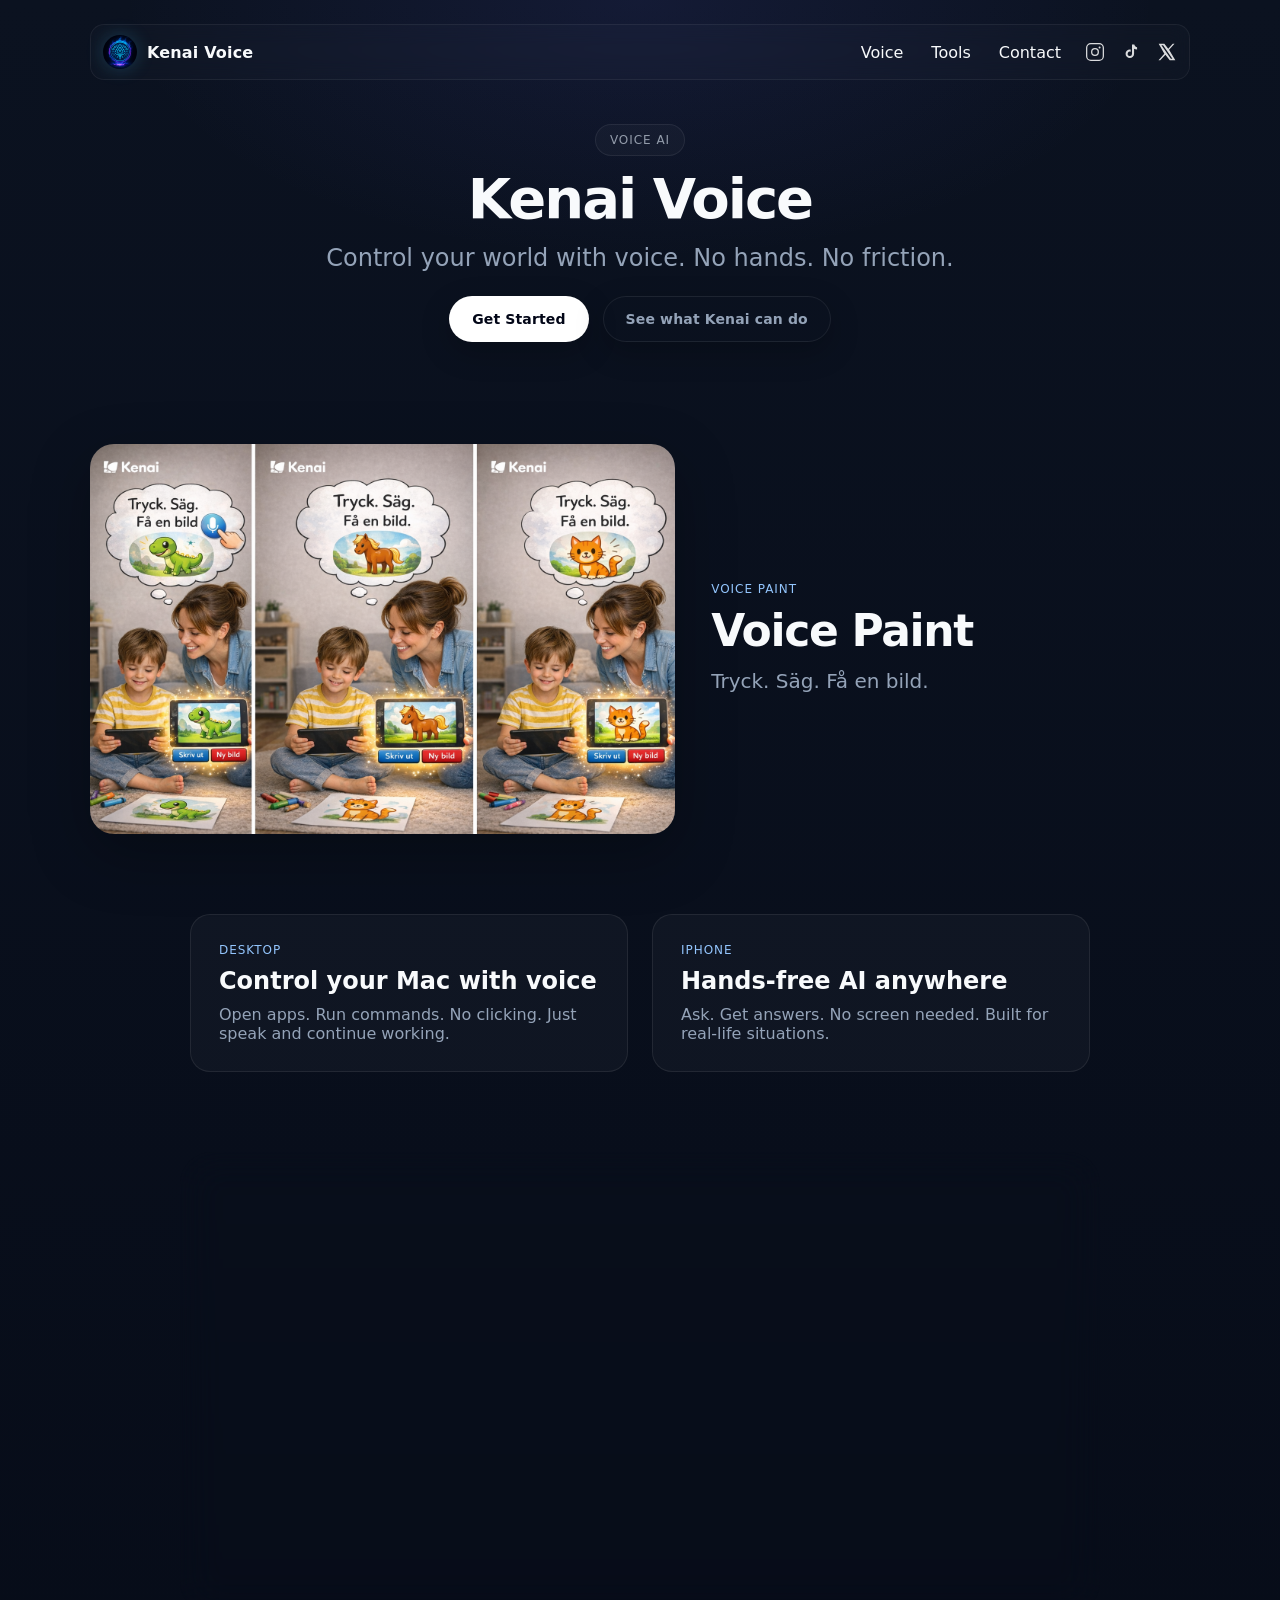
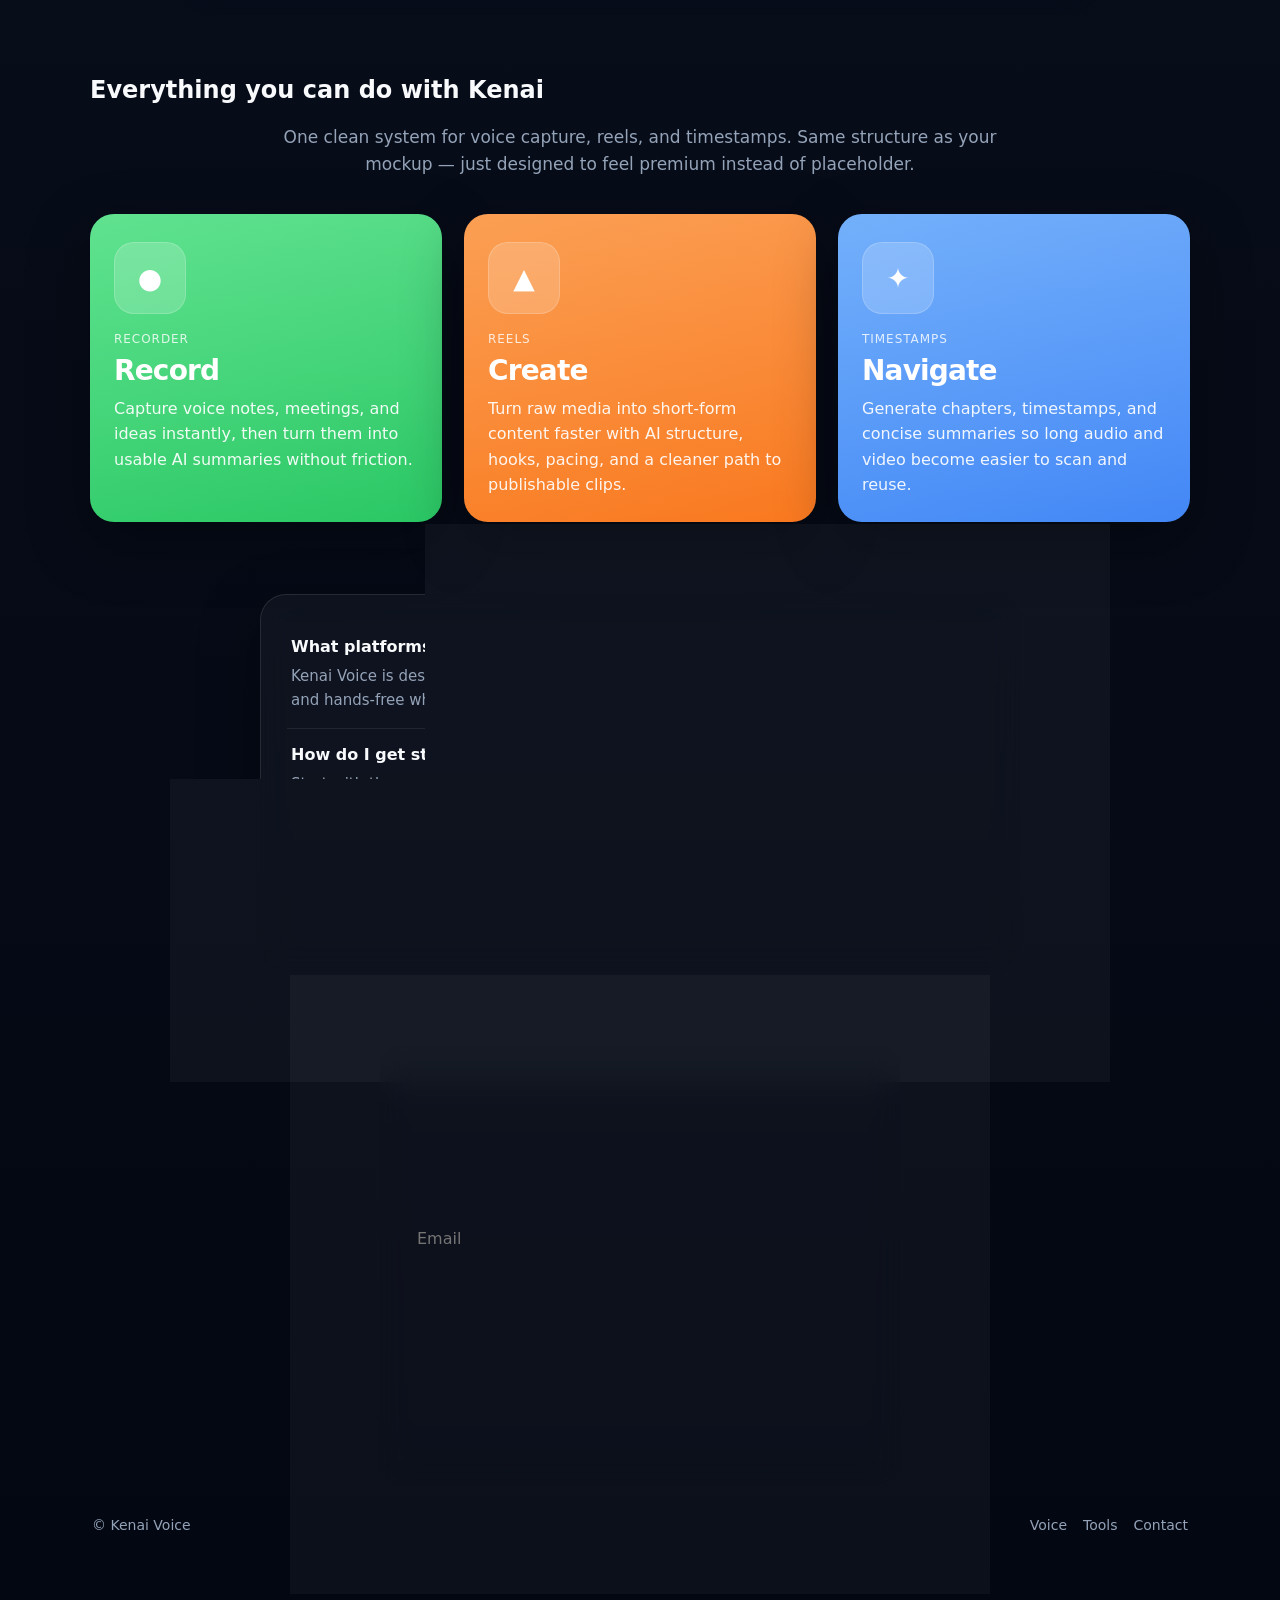
==== public/index.html @ 7e046b3e "remove voicepaint loop back to static" ====
<!DOCTYPE html>
<html lang="sv">
<head>
  <meta charset="UTF-8" />
  <meta name="viewport" content="width=device-width, initial-scale=1.0" />
  <title>Kenai Voice</title>
  <meta name="description" content="Kenai Voice hjälper dig styra din vardag med röst. Hands-free, snabbt och byggt för creators." />
  <style>
    :root{
      --bg:#030712;
      --bg2:#0b1220;
      --panel:rgba(255,255,255,.06);
      --panel-border:rgba(255,255,255,.10);
      --text:#f8fafc;
      --muted:#94a3b8;
      --line:rgba(255,255,255,.08);
      --green-1:#22c55e;
      --green-2:#4ade80;
      --orange-1:#f97316;
      --orange-2:#fb923c;
      --blue-1:#3b82f6;
      --blue-2:#60a5fa;
      --shadow:0 20px 60px rgba(0,0,0,.35);
      --radius:26px;
      --max:1100px;
    }

    *{box-sizing:border-box}
    html,body{margin:0;padding:0}
    body{
      font-family: Inter, ui-sans-serif, system-ui, -apple-system, BlinkMacSystemFont, "Segoe UI", sans-serif;
      color:var(--text);
      background:
        radial-gradient(1000px 500px at 50% -10%, rgba(59,130,246,.18), transparent 60%),
        radial-gradient(800px 400px at 50% 0%, rgba(99,102,241,.10), transparent 65%),
        linear-gradient(180deg, var(--bg2), var(--bg));
      min-height:100vh;
    }

    a{text-decoration:none;color:inherit}
    .page{
      width:min(var(--max), calc(100% - 32px));
      margin:0 auto;
      padding:24px 0 90px;
    }

    .nav{
      display:flex;
      align-items:center;
      justify-content:space-between;
      padding:10px 12px;
      border:1px solid rgba(255,255,255,.06);
      background:rgba(255,255,255,.02);
      backdrop-filter: blur(10px);
      border-radius:14px;
      box-shadow:none;
      margin-bottom:24px;
    }

    .brand{
      display:flex;
      align-items:center;
      gap:10px;
      font-weight:700;
      letter-spacing:.01em;
      cursor:pointer;
      user-select:none;
    }

    .brand img{
      width:34px;
      height:34px;
      border-radius:999px;
      object-fit:cover;
      box-shadow:0 0 18px rgba(56,189,248,.22);
      background:#0f172a;
      display:block;
    }

    .nav-links{
      display:flex;
      gap:22px;
      color:var(--muted);
      font-size:14px;
    }

    .hero{
      display:flex;
      flex-direction:column;
      align-items:center;
      text-align:center;
      gap:14px;
      padding:20px 0 12px;
    }

    .hero-kicker{
      display:inline-flex;
      align-items:center;
      gap:8px;
      padding:8px 14px;
      border-radius:999px;
      border:1px solid rgba(255,255,255,.10);
      background:rgba(255,255,255,.04);
      color:#cbd5e1;
      font-size:12px;
      letter-spacing:.08em;
      text-transform:uppercase;
    }

    h1{
      margin:0;
      font-size:clamp(34px, 5vw, 56px);
      line-height:1.02;
      letter-spacing:-.035em;
    }

    .hero p{
      margin:0;
      max-width:760px;
      font-size:clamp(18px, 2.2vw, 24px);
      line-height:1.45;
      color:var(--muted);
    }

    .hero-actions{
      display:flex;
      gap:14px;
      flex-wrap:wrap;
      justify-content:center;
      margin-top:6px;
    }

    .btn{
      padding:14px 22px;
      border-radius:999px;
      font-weight:700;
      font-size:14px;
      letter-spacing:.01em;
      transition:transform .16s ease, box-shadow .16s ease, opacity .16s ease;
      border:1px solid transparent;
      box-shadow:0 10px 30px rgba(0,0,0,.22);
    }

    .btn:hover{transform:translateY(-2px)}
    .btn-primary{
      background:#ffffff;
      color:#020617;
      border:1px solid rgba(255,255,255,.15);
    }
    .btn-secondary{
      background:transparent;
      color:#94a3b8;
      border-color:rgba(255,255,255,.08);
    }

    .demo{
      margin:34px auto 62px;
      width:min(920px, 100%);
      min-height:430px;
      border-radius:32px;
      border:1px solid var(--panel-border);
      background:
        radial-gradient(700px 260px at 50% -10%, rgba(96,165,250,.10), transparent 60%),
        linear-gradient(180deg, rgba(255,255,255,.05), rgba(255,255,255,.02));
      backdrop-filter:blur(20px);
      box-shadow:var(--shadow);
      overflow:hidden;
      position:relative;
      padding:22px;
    }

    .demo::before{
      content:"";
      position:absolute;
      inset:20px;
      border-radius:24px;
      border:1px solid rgba(255,255,255,.08);
      pointer-events:none;
    }

    .demo-grid{
      position:relative;
      z-index:1;
      display:grid;
      grid-template-columns:1.2fr .8fr;
      gap:18px;
      min-height:386px;
    }

    .hero-shot,
    .hero-side{
      position:relative;
      overflow:hidden;
      border-radius:24px;
      border:1px solid rgba(255,255,255,.08);
      background:rgba(255,255,255,.03);
      box-shadow: inset 0 1px 0 rgba(255,255,255,.04);
    }

    .hero-shot img,
    .hero-side img{
      width:100%;
      height:100%;
      object-fit:cover;
      display:block;
    }

    .hero-shot::after{
      content:"";
      position:absolute;
      inset:0;
      background:
        linear-gradient(180deg, rgba(2,6,23,.10), rgba(2,6,23,.55) 78%, rgba(2,6,23,.82)),
        radial-gradient(circle at 68% 20%, rgba(125,211,252,.18), transparent 22%);
      pointer-events:none;
    }

    .hero-side{
      display:grid;
      grid-template-rows:1fr auto;
      background:
        radial-gradient(circle at 50% 18%, rgba(96,165,250,.16), transparent 30%),
        linear-gradient(180deg, rgba(15,23,42,.82), rgba(2,6,23,.98));
    }

    .hero-side-top{
      position:relative;
      display:flex;
      align-items:center;
      justify-content:center;
      min-height:220px;
      border-bottom:1px solid rgba(255,255,255,.08);
      overflow:hidden;
    }

    .hero-side-top::after{
      content:"";
      position:absolute;
      inset:0;
      background:linear-gradient(180deg, rgba(2,6,23,.04), rgba(2,6,23,.38));
      pointer-events:none;
    }

    .hero-logo-wrap{
      position:relative;
      width:180px;
      height:180px;
      border-radius:999px;
      display:flex;
      align-items:center;
      justify-content:center;
      background:radial-gradient(circle at 50% 35%, rgba(96,165,250,.18), rgba(2,6,23,.05) 62%, transparent 72%);
      box-shadow:0 0 60px rgba(59,130,246,.16);
    }

    .hero-logo-wrap img{
      width:120px;
      height:120px;
      border-radius:999px;
      object-fit:cover;
      box-shadow:
        0 0 18px rgba(56,189,248,.28),
        0 0 42px rgba(59,130,246,.18);
      background:#0f172a;
    }

    .hero-side-bottom{
      padding:22px;
      display:flex;
      flex-direction:column;
      justify-content:flex-end;
      gap:8px;
    }

    .hero-kicker-small{
      font-size:12px;
      letter-spacing:.08em;
      text-transform:uppercase;
      color:#93c5fd;
      margin:0;
    }

    .hero-side-title{
      margin:0;
      font-size:24px;
      line-height:1.1;
      letter-spacing:-.03em;
      color:#f8fafc;
      font-weight:700;
    }

    .hero-side-text{
      margin:0;
      font-size:14px;
      line-height:1.6;
      color:#94a3b8;
    }

    .hero-shot-copy{
      position:absolute;
      left:24px;
      bottom:22px;
      z-index:2;
      max-width:72%;
    }

    .hero-shot-copy h3{
      margin:0 0 6px;
      font-size:30px;
      line-height:1.05;
      letter-spacing:-.03em;
      color:#f8fafc;
    }

    .hero-shot-copy p{
      margin:0;
      font-size:14px;
      line-height:1.6;
      color:#cbd5e1;
    }

    @media (max-width: 920px){
      .demo-grid{
        grid-template-columns:1fr;
      }
      .hero-side-top{
        min-height:180px;
      }
      .hero-logo-wrap{
        width:150px;
        height:150px;
      }
      .hero-shot-copy{
        max-width:86%;
      }
      .hero-shot-copy h3{
        font-size:24px;
      }
    }

      .still-main,
      .still-side{
        min-height:280px;
      }
      .still-caption{
        flex-direction:column;
        align-items:flex-start;
      }
      .still-orb{
        width:140px;
        height:140px;
      }
    }

    .section-title{
      margin:0 0 24px;
      font-size:clamp(30px, 4vw, 44px);
      line-height:1.08;
      letter-spacing:-.03em;
      text-align:center;
    }

    .section-sub{
      margin:0 auto 36px;
      text-align:center;
      color:var(--muted);
      max-width:720px;
      font-size:17px;
      line-height:1.6;
    }

    .cards{
      display:grid;
      grid-template-columns:repeat(3, 1fr);
      gap:22px;
      margin-bottom:72px;
    }

    .card{
      position:relative;
      padding:28px 24px 24px;
      border-radius:24px;
      color:#fff;
      box-shadow:var(--shadow);
      overflow:hidden;
      min-height:300px;
      display:flex;
      flex-direction:column;
      justify-content:flex-start;
    }

    .card::before{
      content:"";
      position:absolute;
      inset:0;
      background:linear-gradient(180deg, rgba(255,255,255,.12), rgba(255,255,255,.04));
      pointer-events:none;
    }

    .card > *{position:relative;z-index:1}

    .card-icon{
      width:72px;
      height:72px;
      border-radius:20px;
      display:grid;
      place-items:center;
      background:rgba(255,255,255,.18);
      border:1px solid rgba(255,255,255,.18);
      margin-bottom:18px;
      font-size:28px;
      font-weight:800;
    }

    .card-kicker{
      font-size:12px;
      text-transform:uppercase;
      letter-spacing:.08em;
      opacity:.82;
      margin-bottom:10px;
    }

    .card h3{
      margin:0 0 10px;
      font-size:28px;
      line-height:1.05;
      letter-spacing:-.03em;
    }

    .card p{
      margin:0;
      font-size:16px;
      line-height:1.6;
      color:rgba(255,255,255,.92);
    }

    .card-green{background:linear-gradient(160deg, var(--green-2), var(--green-1))}
    .card-orange{background:linear-gradient(160deg, var(--orange-2), var(--orange-1))}
    .card-blue{background:linear-gradient(160deg, var(--blue-2), var(--blue-1))}

    .faq-wrap{
      margin:0 auto 74px;
      width:min(760px, 100%);
      padding:26px;
      border-radius:26px;
      background:rgba(255,255,255,.04);
      border:1px solid var(--panel-border);
      backdrop-filter:blur(16px);
      box-shadow:var(--shadow);
    }

    .faq-item{
      padding:16px 4px;
      border-bottom:1px solid var(--line);
    }

    .faq-item:last-child{border-bottom:none}
    .faq-q{
      font-weight:700;
      margin-bottom:8px;
      font-size:16px;
    }

    .faq-a{
      color:var(--muted);
      line-height:1.6;
      font-size:15px;
    }

    .contact{
      width:min(520px, 100%);
      margin:0 auto;
      padding:20px;
      border-radius:22px;
      background:rgba(255,255,255,.04);
      border:1px solid var(--panel-border);
      backdrop-filter:blur(16px);
      box-shadow:var(--shadow);
    }

    .contact h2{
      margin:0 0 6px;
      font-size:18px;
      text-align:center;
      letter-spacing:-.02em;
      opacity:.88;
    }

    .contact p{
      margin:0 0 16px;
      text-align:center;
      color:var(--muted);
      line-height:1.5;
      font-size:14px;
      opacity:.82;
    }

    .field{
      margin-bottom:14px;
    }

    .field input,
    .field textarea{
      width:100%;
      border:none;
      outline:none;
      padding:15px 16px;
      border-radius:14px;
      background:#fff;
      color:#111827;
      font:inherit;
    }

    .field textarea{
      min-height:120px;
      resize:vertical;
    }

    .submit{
      width:100%;
      border:none;
      padding:15px 18px;
      border-radius:999px;
      background:linear-gradient(135deg, #f8fafc, #e2e8f0);
      color:#020617;
      font-weight:800;
      font-size:15px;
      cursor:pointer;
    }

    .footer{
      display:flex;
      justify-content:space-between;
      gap:18px;
      align-items:center;
      margin-top:34px;
      color:var(--muted);
      font-size:14px;
      padding:0 2px;
    }

    .footer-links{
      display:flex;
      gap:16px;
      flex-wrap:wrap;
    }

    @media (max-width: 920px){
      .cards{grid-template-columns:1fr; gap:18px}
      .demo{min-height:300px}
      .footer{flex-direction:column; align-items:flex-start}
    }

    @media (max-width: 640px){
      .page{width:min(100% - 20px, var(--max)); padding-top:14px}
      .nav{padding:14px}
      .nav-links{gap:14px; font-size:13px}
      .hero{padding-top:18px}
      .demo{margin-top:26px; margin-bottom:46px; min-height:240px; border-radius:24px}
      .section-title{font-size:34px}
      .contact{padding:24px 18px}
    }
  </style>
</head>
<body>
  <div class="page">
    
<nav class="nav">
  <div class="brand" onclick="window.location.reload()" title="Refresh">
    <img src="kenai-coin-main.jpg" alt="Kenai logo" />
    <span>Kenai Voice</span>


  </div>

  <div style="display:flex;align-items:center;gap:28px;margin-left:auto;">
    <a href="#voice">Voice</a>
    <a href="#tools">Tools</a>
    <a href="#contact">Contact</a>
  </div>

  <div style="display:flex;align-items:center;gap:16px;margin-left:24px;">
    <a href="https://instagram.com/kennone" target="_blank" aria-label="Instagram" style="opacity:.85;display:flex;align-items:center;">
      <svg width="20" height="20" viewBox="0 0 24 24" fill="none">
        <rect x="2" y="2" width="20" height="20" rx="5" stroke="white" stroke-width="1.5"/>
        <circle cx="12" cy="12" r="4" stroke="white" stroke-width="1.5"/>
        <circle cx="17.5" cy="6.5" r="1.2" fill="white"/>
      </svg>
    </a>

    <a href="https://www.tiktok.com/@kennone1" target="_blank" aria-label="TikTok" style="opacity:.85;display:flex;align-items:center;">
      <svg width="20" height="20" viewBox="0 0 24 24" fill="white">
        <path d="M16 3c.3 1.6 1.7 3 3.3 3.3V9c-1.3 0-2.6-.4-3.6-1v6.1a5.1 5.1 0 1 1-5.1-5.1c.3 0 .7 0 1 .1v2.6a2.6 2.6 0 1 0 1.6 2.4V3h2.8z"/>
      </svg>
    </a>

    <a href="https://x.com/morillo32478" target="_blank" aria-label="X" style="opacity:.85;display:flex;align-items:center;">
      <svg width="20" height="20" viewBox="0 0 24 24" fill="white">
        <path d="M18.9 2H21l-6.5 7.4L22 22h-6.7l-5.2-6.8L3.9 22H1.8l7-8L2 2h6.8l4.7 6.2L18.9 2zm-2.3 18h1.9L7.3 4H5.3l11.3 16z"/>
      </svg>
    </a>
  </div>
</nav>


    <section class="hero" id="voice">
      <div class="hero-kicker" style="opacity:.7">voice AI</div>
      <h1>Kenai Voice</h1>
      <p>Control your world with voice. No hands. No friction.<br><span style='color:#93c5fd;'><span id="typing-demo"></span></span></p>
      <div class="hero-actions">
        <a class="btn btn-primary" href="#contact"><span id="cta-text">Get Started</span></a>
        <a class="btn btn-secondary" href="#tools">See what Kenai can do</a>
      </div>
    </section>
<section style="margin:90px auto 40px;max-width:1100px;display:grid;grid-template-columns:1.1fr .9fr;gap:36px;align-items:center;">
  <div>
    <img src="voicepaint-demo.png" alt="Voice Paint demo" style="width:100%;display:block;border-radius:24px;box-shadow:0 20px 60px rgba(0,0,0,.28);" />
  </div>
  <div>
    <div style="font-size:12px;color:#93c5fd;letter-spacing:.08em;margin-bottom:12px;">VOICE PAINT</div>
    <h2 style="font-size:44px;line-height:1.05;letter-spacing:-.03em;margin:0 0 12px;">Voice Paint</h2>
    <p style="font-size:20px;color:#94a3b8;line-height:1.5;margin:0;">Tryck. Säg. Få en bild.</p>
  </div>
</section>

<section style="margin:80px 0;">
  <div style="display:grid;grid-template-columns:1fr 1fr;gap:24px;max-width:900px;margin:0 auto;">

    <div style="padding:28px;border-radius:20px;background:rgba(255,255,255,.03);border:1px solid rgba(255,255,255,.08);">
      <div style="font-size:12px;letter-spacing:.08em;color:#93c5fd;margin-bottom:10px;">DESKTOP</div>
      <h3 style="font-size:24px;margin:0 0 10px;">Control your Mac with voice</h3>
      <p style="color:#94a3b8;margin:0;">Open apps. Run commands. No clicking. Just speak and continue working.</p>
    </div>

    <div style="padding:28px;border-radius:20px;background:rgba(255,255,255,.03);border:1px solid rgba(255,255,255,.08);">
      <div style="font-size:12px;letter-spacing:.08em;color:#93c5fd;margin-bottom:10px;">IPHONE</div>
      <h3 style="font-size:24px;margin:0 0 10px;">Hands-free AI anywhere</h3>
      <p style="color:#94a3b8;margin:0;">Ask. Get answers. No screen needed. Built for real-life situations.</p>
    </div>

  </div>
</section>


    
    <section class="demo" aria-label="Kenai Voice preview">
      <div class="demo-grid">
        <div class="hero-shot">
          <img src="kenai-lake-mars.jpeg" alt="Kenai cinematic background" />
          <div class="hero-shot-copy">
            <h3>Voice, made practical.</h3>
            <p>Control your Mac. Get answers on iPhone. One voice layer across both.</p>
          </div>
        </div>

        <div class="hero-side">
          <div class="hero-side-top">
            <div class="hero-logo-wrap">
              <img src="kenai-coin-main.jpg" alt="Kenai logo" />
            </div>
          </div>
          <div class="hero-side-bottom">
            <p class="hero-kicker-small">Kenai Voice</p>
            <h3 class="hero-side-title">One product. Two real use cases.</h3>
            <p class="hero-side-text">Desktop for commands and control. iPhone for hands-free questions and fast replies.</p>
          </div>
        </div>
      </div>
    </section>
    

    <section id="tools">
      <h2 class="section-title">Everything you can do with Kenai</h2>
      <p class="section-sub">One clean system for voice capture, reels, and timestamps. Same structure as your mockup — just designed to feel premium instead of placeholder.</p>

      <div class="cards">
        <article class="card card-green">
          <div class="card-icon">●</div>
          <div class="card-kicker">Recorder</div>
          <h3>Record</h3>
          <p>Capture voice notes, meetings, and ideas instantly, then turn them into usable AI summaries without friction.</p>
        </article>

        <article class="card card-orange">
          <div class="card-icon">▲</div>
          <div class="card-kicker">Reels</div>
          <h3>Create</h3>
          <p>Turn raw media into short-form content faster with AI structure, hooks, pacing, and a cleaner path to publishable clips.</p>
        </article>

        <article class="card card-blue">
          <div class="card-icon">✦</div>
          <div class="card-kicker">Timestamps</div>
          <h3>Navigate</h3>
          <p>Generate chapters, timestamps, and concise summaries so long audio and video become easier to scan and reuse.</p>
        </article>
      </div>
    </section>

    <section class="faq-wrap">
      <div class="faq-item">
        <div class="faq-q">What platforms does Kenai Voice support?</div>
        <div class="faq-a">Kenai Voice is designed around fast mobile-first usage and is built to feel lightweight, direct, and hands-free where possible.</div>
      </div>
      <div class="faq-item">
        <div class="faq-q">How do I get started?</div>
        <div class="faq-a">Start with the core tools first: voice capture, reels, and timestamps. The goal is clarity and speed, not complexity.</div>
      </div>
      <div class="faq-item">
        <div class="faq-q">Why does this page feel cleaner than the Framer draft?</div>
        <div class="faq-a">Because the layout stays the same, but the visual system is rebuilt with proper contrast, spacing, depth, and hierarchy.</div>
      </div>
    </section>

    <section class="contact" id="contact">
      <h2><span style='font-size:14px; opacity:.75;'>Start using Kenai today</span></h2>
      <p>Want a clean AI workflow for voice and content? Send a message and build from here.</p>
      <div class="field"><input type="text" placeholder="Name" /></div>
      <div class="field"><input type="email" placeholder="Email" /></div>
      <div class="field"><textarea placeholder="Message"></textarea></div>
      <button id="cta-btn" class="submit"><span id="cta-text">Get Started</span></button>
    
<style>.cta-section{padding:40px 0 !important;}</style></section>

    <footer class="footer">
      <div>© Kenai Voice</div>
      <div class="footer-links">
        <a href="#voice">Voice</a>
        <a href="#tools">Tools</a>
        <a href="#contact">Contact</a>
      </div>
    </footer>
  </div>



</body>
</html>
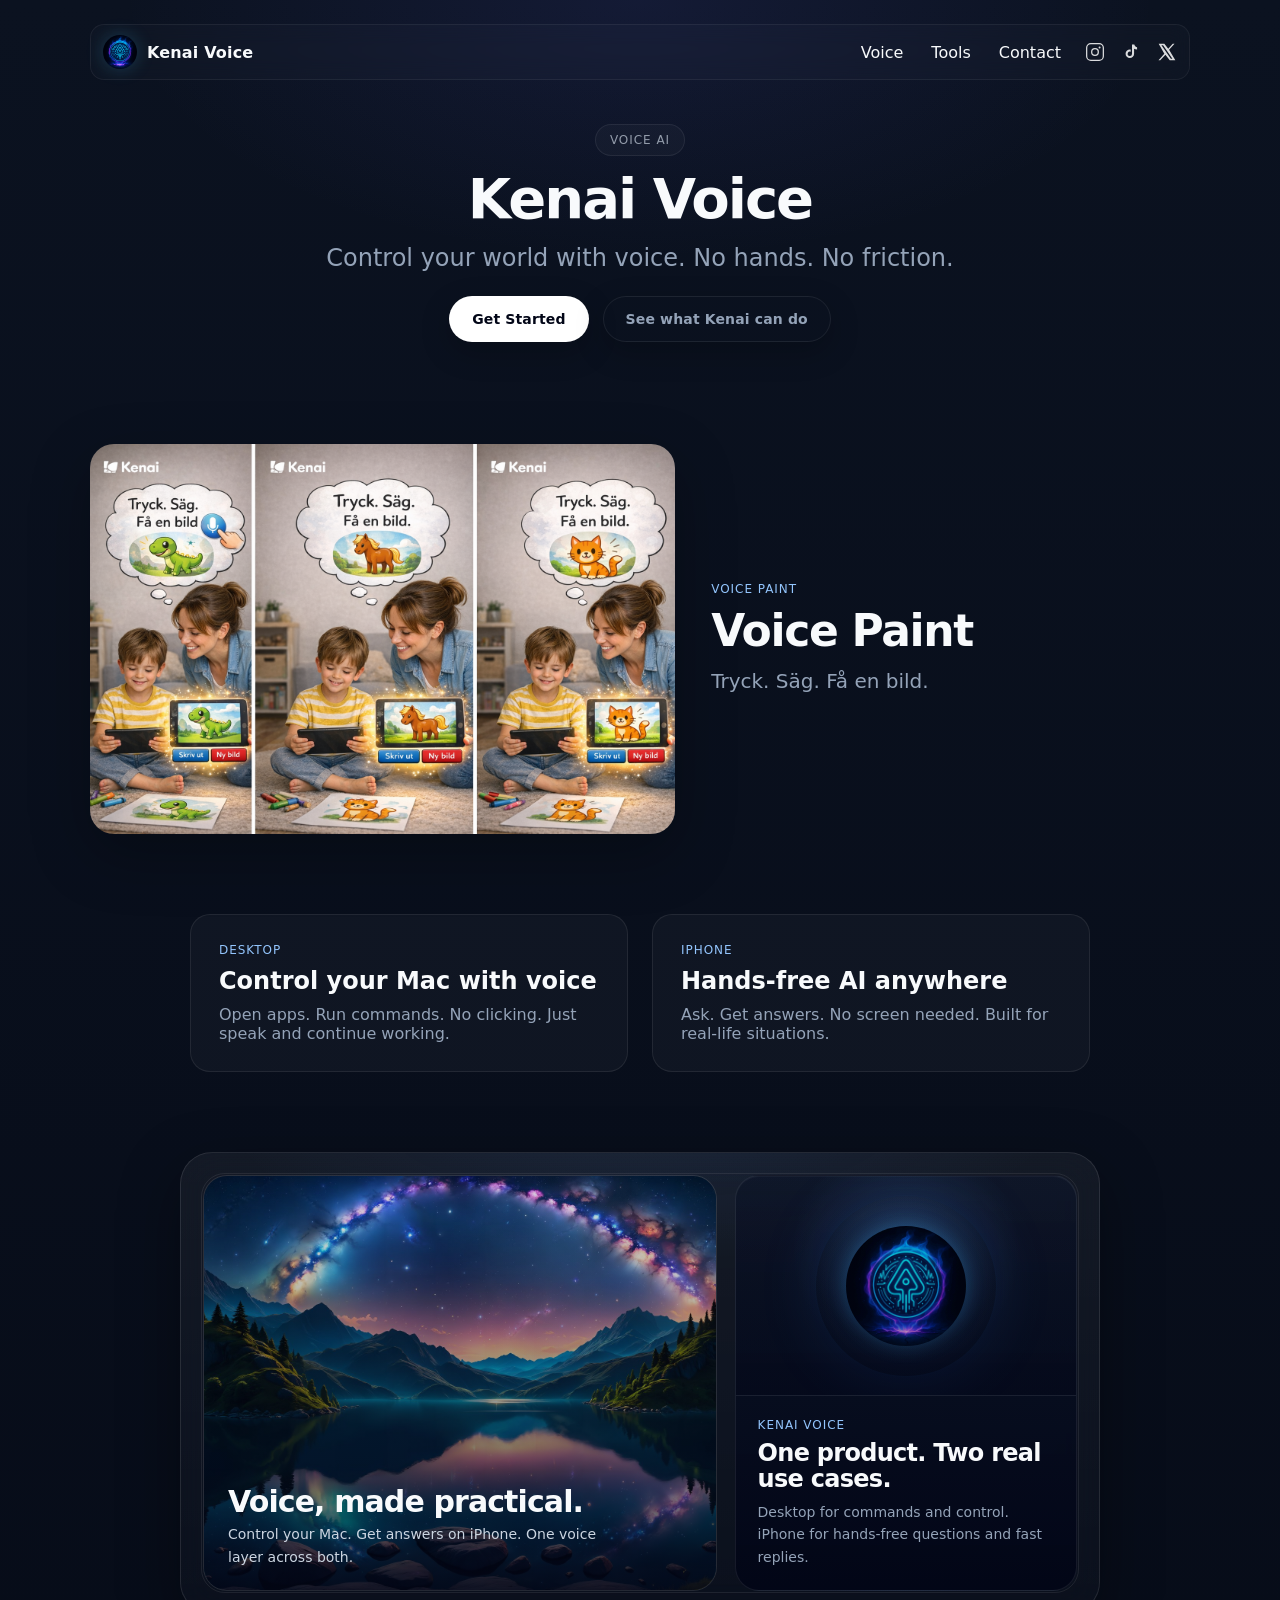
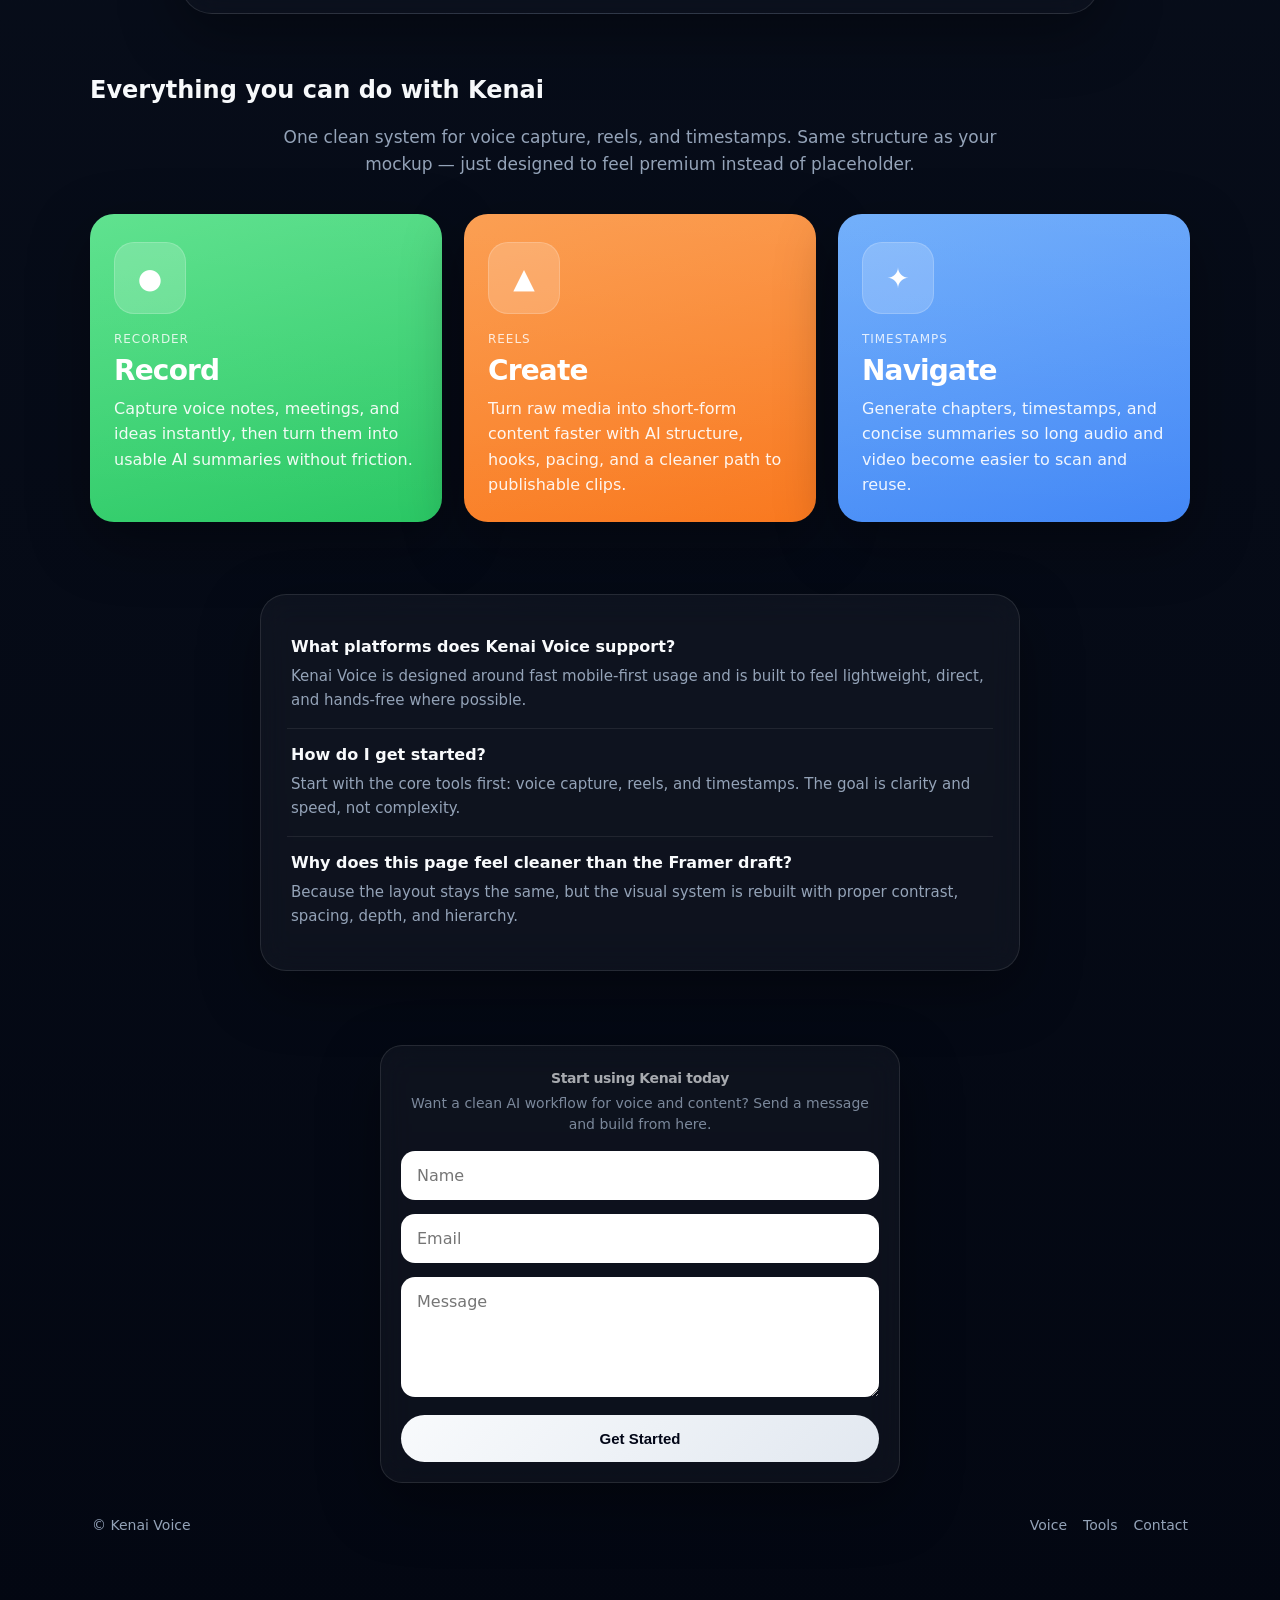
==== commit ab20e29e: "iphone navbar + voice paint fix test" ====
--- a/public/index.html
+++ b/public/index.html
@@ -560,7 +560,122 @@
       .section-title{font-size:34px}
       .contact{padding:24px 18px}
     }
-  </style>
+  
+@media (max-width: 767px) {
+  /* NAVBAR */
+  .topbar, .navbar, nav {
+    padding: 10px 14px !important;
+    gap: 10px !important;
+    border-radius: 18px !important;
+  }
+
+  .topbar .nav-links,
+  .navbar .nav-links,
+  nav .nav-links,
+  .topbar .social-links,
+  .navbar .social-links,
+  nav .social-links,
+  .topbar .contact-link,
+  .navbar .contact-link,
+  nav .contact-link,
+  .topbar .tools-link,
+  .navbar .tools-link,
+  nav .tools-link {
+    display: none !important;
+  }
+
+  .brand, .logo-wrap {
+    gap: 10px !important;
+    align-items: center !important;
+  }
+
+  .brand img, .logo-wrap img, .logo img {
+    width: 40px !important;
+    height: 40px !important;
+    border-radius: 999px !important;
+  }
+
+  .brand-title, .logo-text {
+    font-size: 18px !important;
+    line-height: 1.05 !important;
+  }
+
+  /* HERO BUTTONS */
+  .hero-actions, .hero-buttons, .button-row {
+    display: flex !important;
+    flex-direction: column !important;
+    gap: 12px !important;
+    align-items: stretch !important;
+  }
+
+  .hero-actions a, .hero-actions button,
+  .hero-buttons a, .hero-buttons button,
+  .button-row a, .button-row button {
+    width: 100% !important;
+    min-height: 52px !important;
+    border-radius: 999px !important;
+  }
+
+  /* VOICE PAINT */
+  .voice-paint,
+  .voice-paint-section,
+  .voice-paint-row,
+  .feature-row,
+  .split-row,
+  .two-col {
+    display: flex !important;
+    flex-direction: column !important;
+    gap: 18px !important;
+    align-items: center !important;
+    text-align: center !important;
+  }
+
+  .voice-paint img,
+  .voice-paint-media img,
+  .feature-media img,
+  .split-media img {
+    width: 100% !important;
+    max-width: 320px !important;
+    height: auto !important;
+    display: block !important;
+    margin: 0 auto !important;
+    border-radius: 22px !important;
+  }
+
+  .voice-paint-copy,
+  .feature-copy,
+  .split-copy {
+    width: 100% !important;
+    max-width: 100% !important;
+  }
+
+  .voice-paint h2,
+  .voice-paint-copy h2,
+  .feature-copy h2,
+  .split-copy h2 {
+    font-size: 44px !important;
+    line-height: 0.95 !important;
+    margin: 0 0 10px !important;
+  }
+
+  .voice-paint p,
+  .voice-paint-copy p,
+  .feature-copy p,
+  .split-copy p {
+    font-size: 16px !important;
+    line-height: 1.45 !important;
+    max-width: 24ch !important;
+    margin-left: auto !important;
+    margin-right: auto !important;
+  }
+
+  section {
+    padding-top: 18px !important;
+    padding-bottom: 18px !important;
+  }
+}
+
+</style>
 </head>
 <body>
   <div class="page">
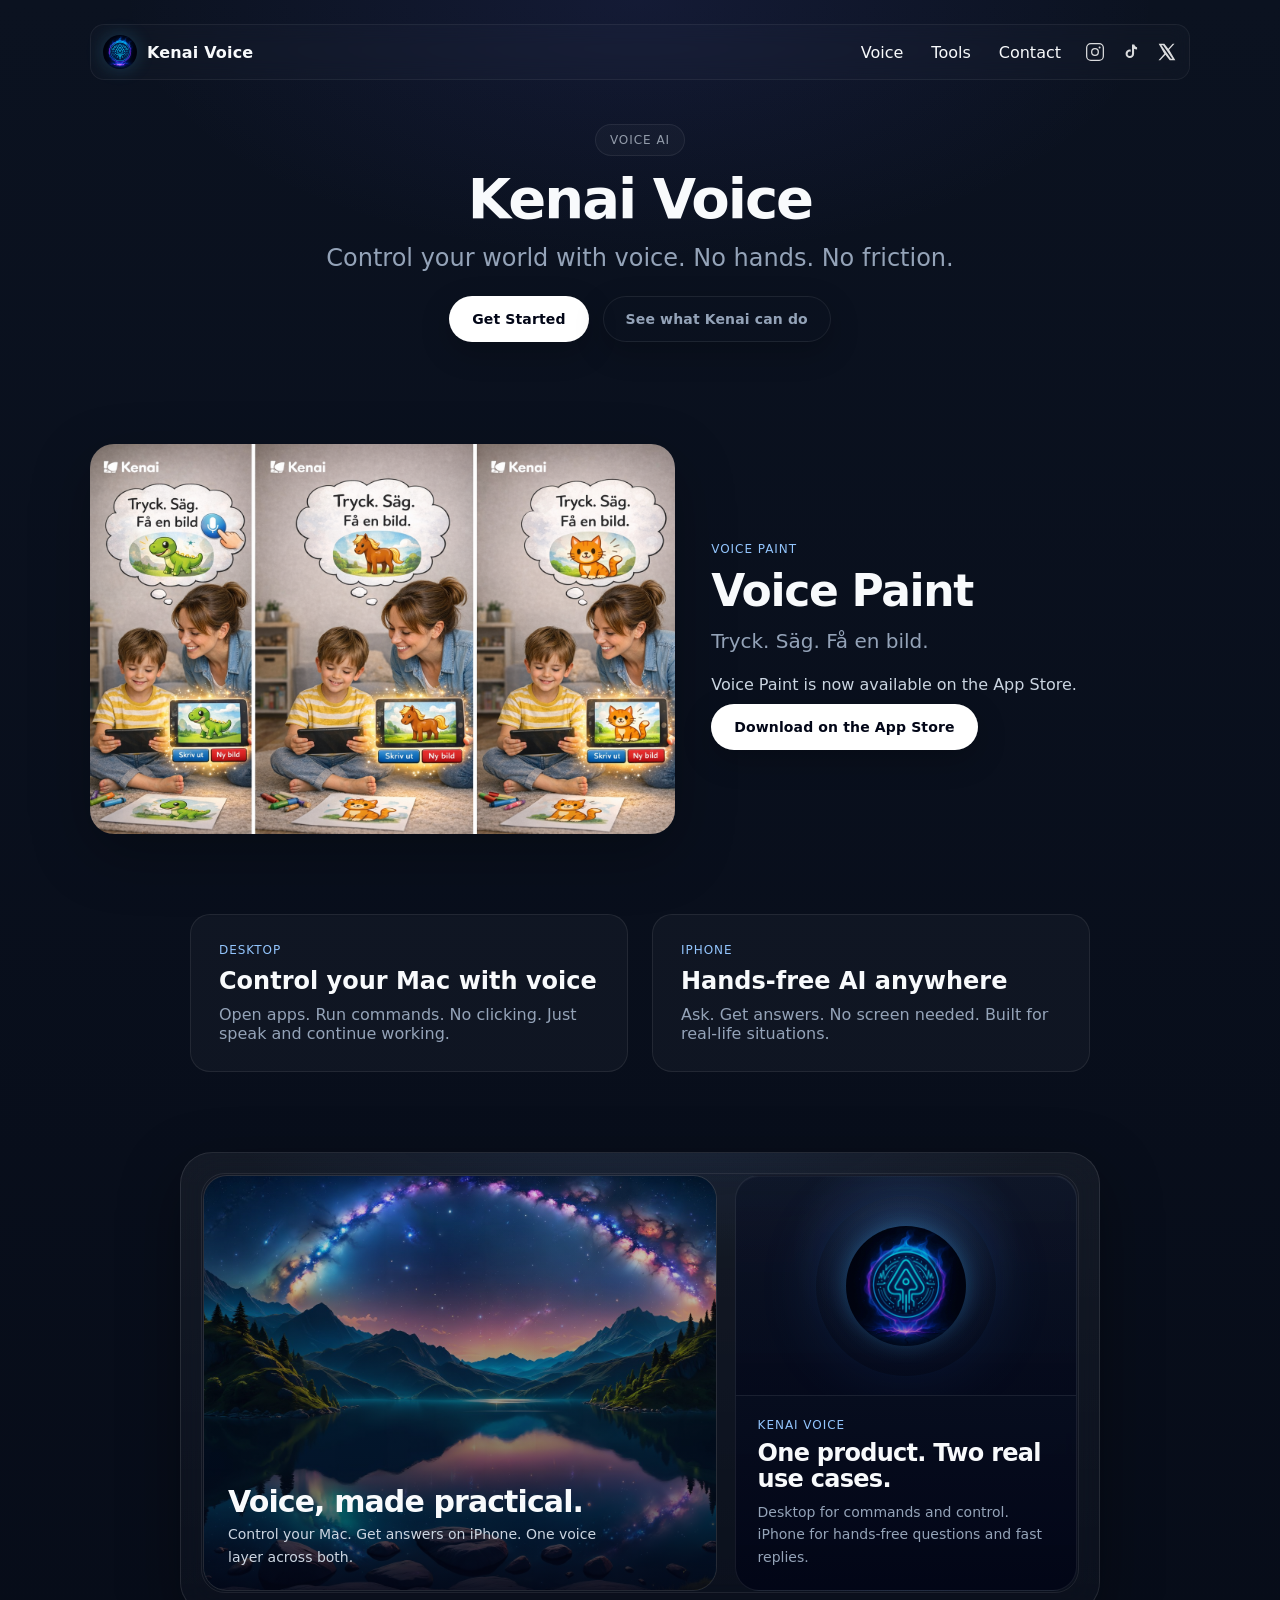
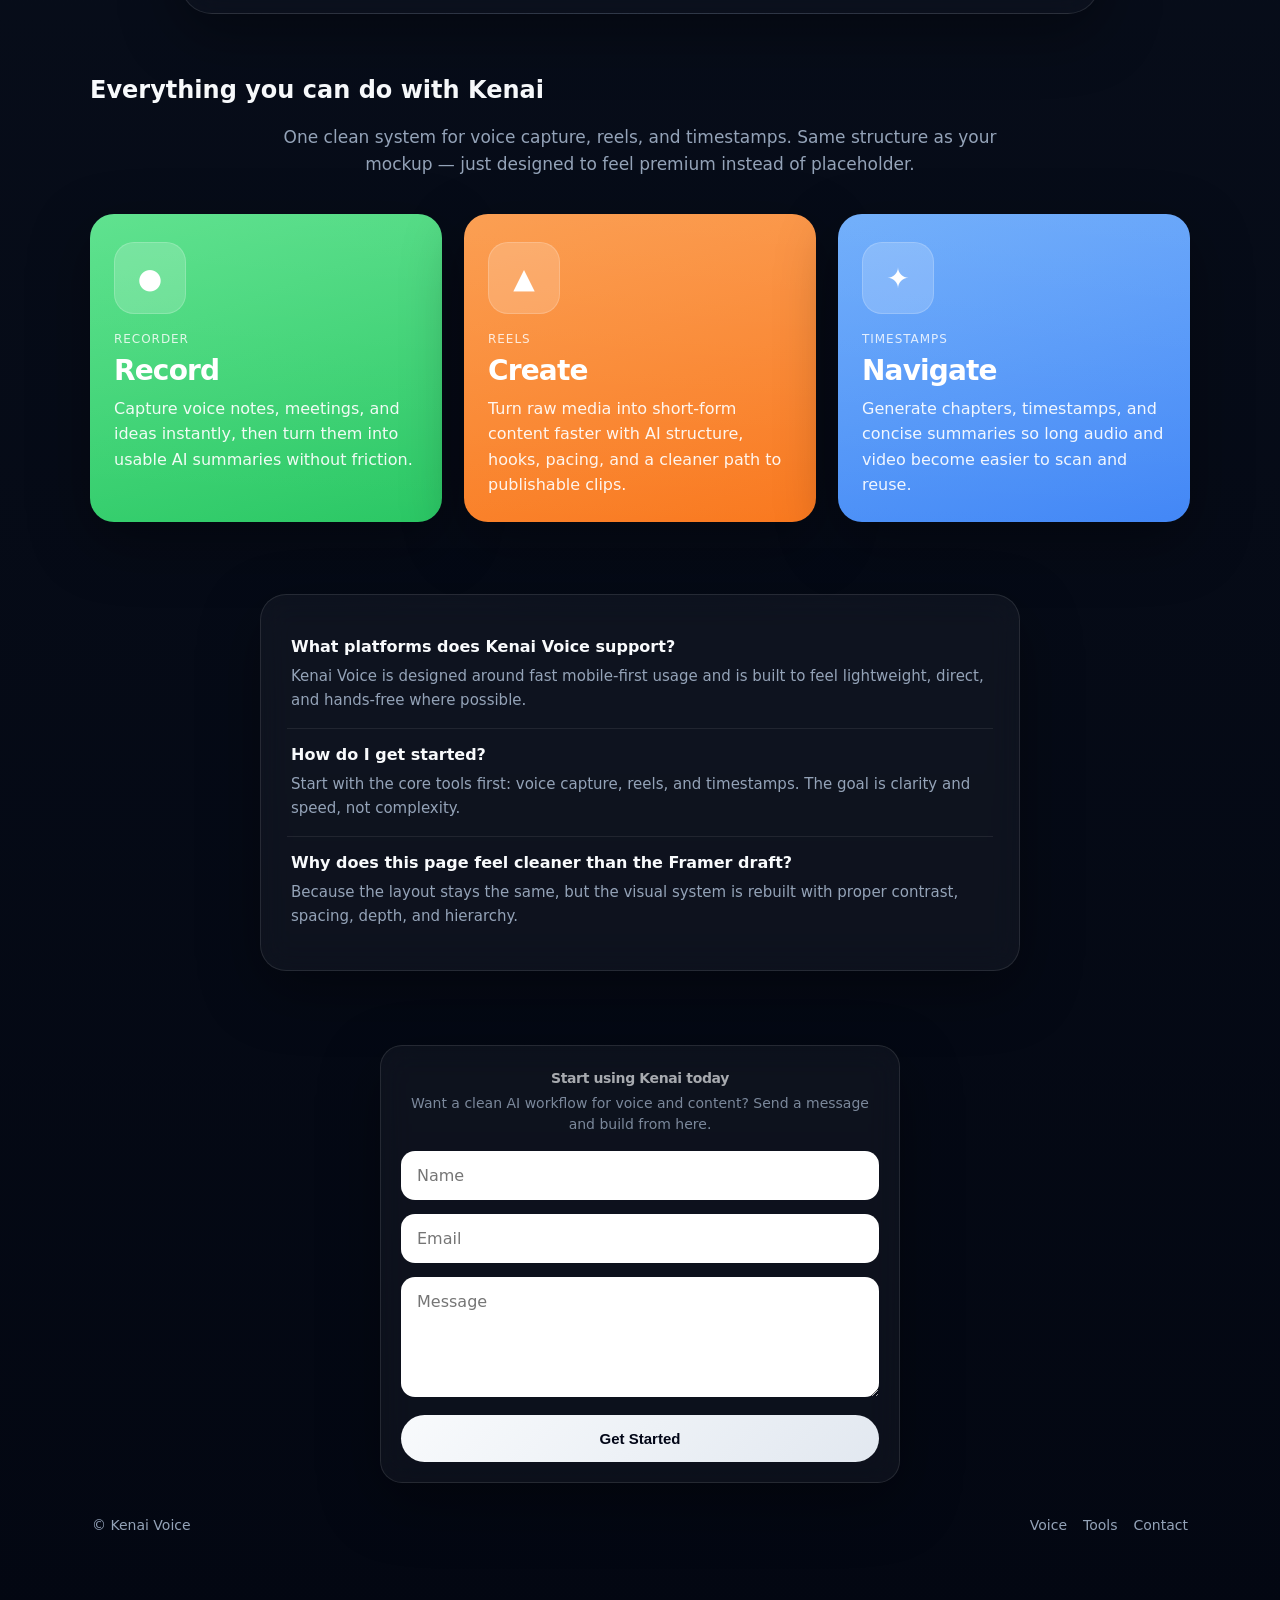
==== commit 5080bece: "feat: add voice paint app store link 20260424" ====
--- a/public/index.html
+++ b/public/index.html
@@ -675,6 +675,66 @@
   }
 }
 
+
+@media (max-width: 768px) {
+
+  /* NAVBAR */
+  .nav {
+    padding: 10px 14px !important;
+    border-radius: 16px !important;
+  }
+  .nav-links {
+    gap: 12px !important;
+    font-size: 14px !important;
+  }
+
+  /* HERO */
+  h1 {
+    font-size: 32px !important;
+    line-height: 1.2 !important;
+    text-align: center !important;
+  }
+  .hero p {
+    font-size: 16px !important;
+    text-align: center !important;
+  }
+
+  /* BUTTONS */
+  .btn {
+    width: 100% !important;
+    text-align: center !important;
+  }
+
+  /* VOICE PAINT FIX */
+  .voice-paint,
+  .feature-row {
+    display: flex !important;
+    flex-direction: column !important;
+    align-items: center !important;
+    gap: 16px !important;
+    text-align: center !important;
+  }
+
+  .voice-paint img,
+  .feature-row img {
+    width: 90% !important;
+    max-width: 300px !important;
+    border-radius: 16px !important;
+  }
+
+  /* TITLES */
+  .voice-paint h2,
+  .feature-row h2 {
+    font-size: 26px !important;
+  }
+
+  /* SPACING */
+  section {
+    padding-top: 40px !important;
+    padding-bottom: 40px !important;
+  }
+}
+
 </style>
 </head>
 <body>
@@ -735,6 +795,15 @@
     <div style="font-size:12px;color:#93c5fd;letter-spacing:.08em;margin-bottom:12px;">VOICE PAINT</div>
     <h2 style="font-size:44px;line-height:1.05;letter-spacing:-.03em;margin:0 0 12px;">Voice Paint</h2>
     <p style="font-size:20px;color:#94a3b8;line-height:1.5;margin:0;">Tryck. Säg. Få en bild.</p>
+    <p style="font-size:16px;color:#cbd5e1;line-height:1.6;margin:16px 0 0;">Voice Paint is now available on the App Store.</p>
+    <div style="margin-top:20px;">
+      <a
+        class="btn btn-primary"
+        href="https://apps.apple.com/se/app/voice-paint/id6761559900"
+        target="_blank"
+        rel="noopener noreferrer"
+      >Download on the App Store</a>
+    </div>
   </div>
 </section>
 
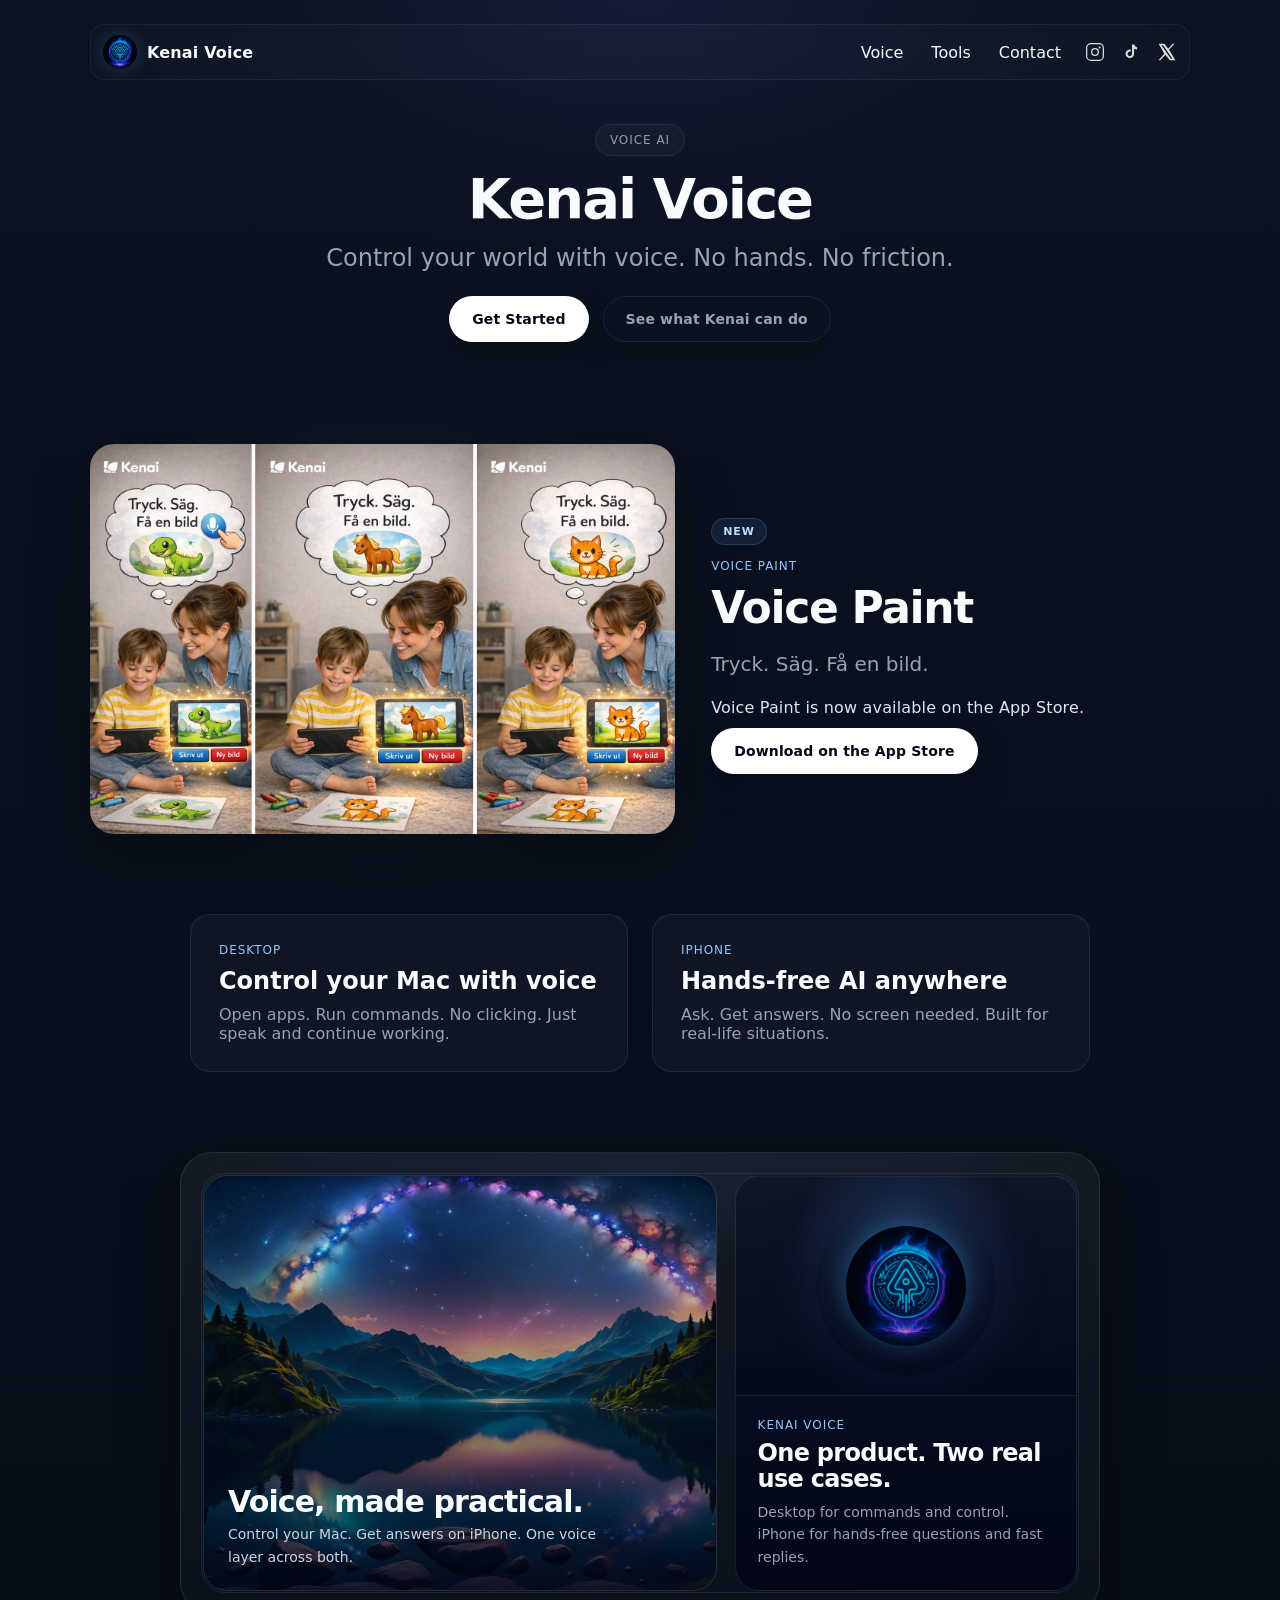
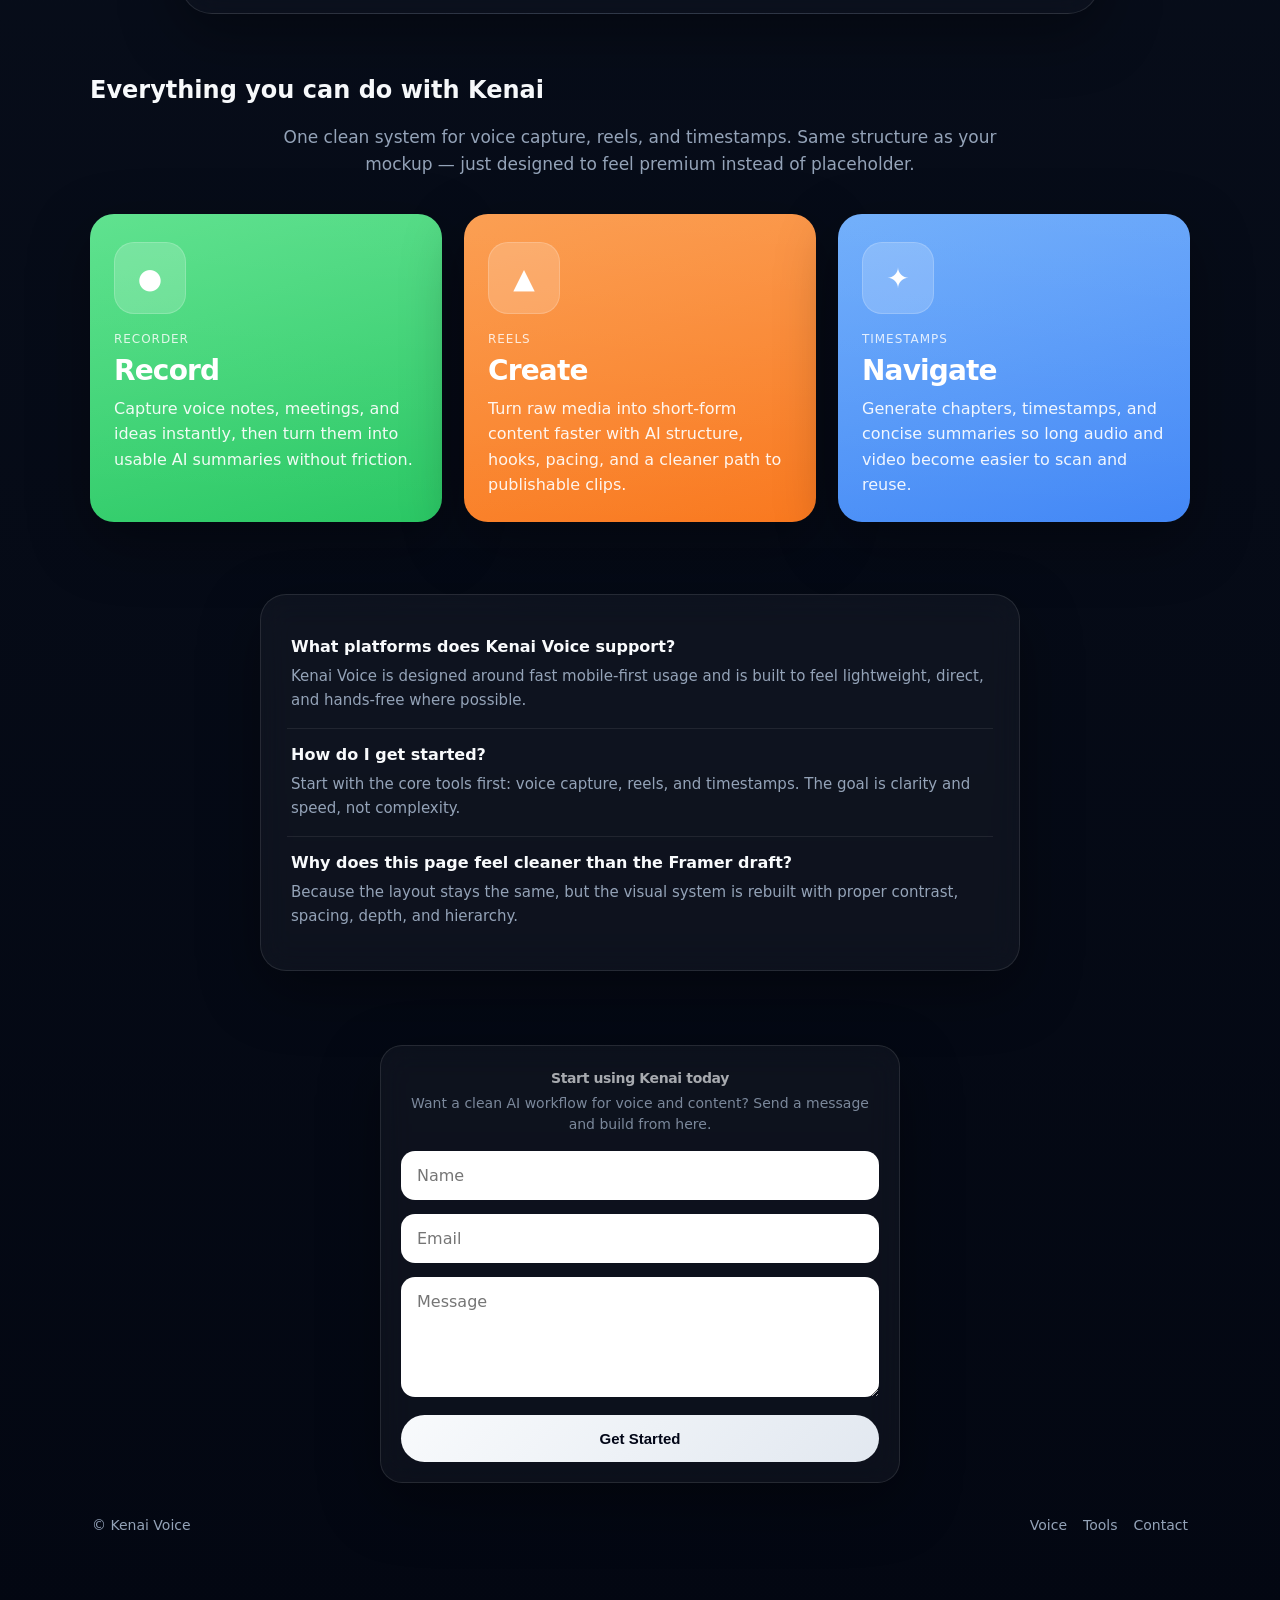
==== commit fbf49aa6: "style: polish voice paint app store section 20260424" ====
--- a/public/index.html
+++ b/public/index.html
@@ -153,6 +153,72 @@
       border-color:rgba(255,255,255,.08);
     }
 
+    .voice-paint-launch{
+      position:relative;
+    }
+
+    .voice-paint-media{
+      position:relative;
+    }
+
+    .voice-paint-media::before{
+      content:"";
+      position:absolute;
+      inset:-8% -6%;
+      background:radial-gradient(circle at 50% 50%, rgba(96,165,250,.18), rgba(96,165,250,.08) 38%, transparent 72%);
+      opacity:.55;
+      filter:blur(28px);
+      pointer-events:none;
+      z-index:0;
+    }
+
+    .voice-paint-media img{
+      position:relative;
+      z-index:1;
+    }
+
+    .voice-paint-copy{
+      position:relative;
+      z-index:1;
+    }
+
+    .voice-paint-badge{
+      display:inline-flex;
+      align-items:center;
+      justify-content:center;
+      padding:6px 11px;
+      margin-bottom:14px;
+      border-radius:999px;
+      border:1px solid rgba(96,165,250,.22);
+      background:rgba(96,165,250,.10);
+      color:#bfdbfe;
+      font-size:11px;
+      font-weight:700;
+      letter-spacing:.08em;
+      text-transform:uppercase;
+    }
+
+    .voice-paint-title{
+      margin-bottom:18px !important;
+    }
+
+    .voice-paint-store{
+      color:#dbe7f5 !important;
+      font-weight:400;
+      letter-spacing:.01em;
+    }
+
+    .voice-paint-cta{
+      border-radius:999px;
+      box-shadow:0 14px 34px rgba(2,6,23,.18), 0 1px 0 rgba(255,255,255,.16) inset;
+      transition:transform .18s ease, box-shadow .18s ease, opacity .16s ease;
+    }
+
+    .voice-paint-cta:hover{
+      transform:translateY(-1px) scale(1.02);
+      box-shadow:0 18px 38px rgba(2,6,23,.22), 0 1px 0 rgba(255,255,255,.18) inset;
+    }
+
     .demo{
       margin:34px auto 62px;
       width:min(920px, 100%);
@@ -733,6 +799,44 @@
     padding-top: 40px !important;
     padding-bottom: 40px !important;
   }
+
+  section[style*="grid-template-columns:1.1fr .9fr"][style*="align-items:center;"] {
+    grid-template-columns: 1fr !important;
+    gap: 20px !important;
+    text-align: center !important;
+  }
+
+  section[style*="grid-template-columns:1.1fr .9fr"][style*="align-items:center;"] > div {
+    width: 100% !important;
+    max-width: 100% !important;
+  }
+
+  section[style*="grid-template-columns:1.1fr .9fr"][style*="align-items:center;"] img[src="voicepaint-demo.png"] {
+    width: 100% !important;
+    max-width: 100% !important;
+    height: auto !important;
+    margin: 0 auto !important;
+  }
+
+  section[style*="grid-template-columns:1.1fr .9fr"][style*="align-items:center;"] h2,
+  section[style*="grid-template-columns:1.1fr .9fr"][style*="align-items:center;"] p,
+  section[style*="grid-template-columns:1.1fr .9fr"][style*="align-items:center;"] div {
+    text-align: center !important;
+  }
+
+  section[style*="grid-template-columns:1.1fr .9fr"][style*="align-items:center;"] .btn {
+    display: inline-flex !important;
+    justify-content: center !important;
+    align-items: center !important;
+    width: min(100%, 280px) !important;
+    max-width: 100% !important;
+    white-space: normal !important;
+    margin: 0 auto !important;
+  }
+
+  .voice-paint-badge {
+    margin-bottom: 12px !important;
+  }
 }
 
 </style>
@@ -787,18 +891,19 @@
         <a class="btn btn-secondary" href="#tools">See what Kenai can do</a>
       </div>
     </section>
-<section style="margin:90px auto 40px;max-width:1100px;display:grid;grid-template-columns:1.1fr .9fr;gap:36px;align-items:center;">
-  <div>
+<section class="voice-paint-launch" style="margin:90px auto 40px;max-width:1100px;display:grid;grid-template-columns:1.1fr .9fr;gap:36px;align-items:center;">
+  <div class="voice-paint-media">
     <img src="voicepaint-demo.png" alt="Voice Paint demo" style="width:100%;display:block;border-radius:24px;box-shadow:0 20px 60px rgba(0,0,0,.28);" />
   </div>
-  <div>
+  <div class="voice-paint-copy">
+    <div class="voice-paint-badge">NEW</div>
     <div style="font-size:12px;color:#93c5fd;letter-spacing:.08em;margin-bottom:12px;">VOICE PAINT</div>
-    <h2 style="font-size:44px;line-height:1.05;letter-spacing:-.03em;margin:0 0 12px;">Voice Paint</h2>
+    <h2 class="voice-paint-title" style="font-size:44px;line-height:1.05;letter-spacing:-.03em;margin:0 0 12px;">Voice Paint</h2>
     <p style="font-size:20px;color:#94a3b8;line-height:1.5;margin:0;">Tryck. Säg. Få en bild.</p>
-    <p style="font-size:16px;color:#cbd5e1;line-height:1.6;margin:16px 0 0;">Voice Paint is now available on the App Store.</p>
+    <p class="voice-paint-store" style="font-size:16px;color:#cbd5e1;line-height:1.6;margin:16px 0 0;">Voice Paint is now available on the App Store.</p>
     <div style="margin-top:20px;">
       <a
-        class="btn btn-primary"
+        class="btn btn-primary voice-paint-cta"
         href="https://apps.apple.com/se/app/voice-paint/id6761559900"
         target="_blank"
         rel="noopener noreferrer"
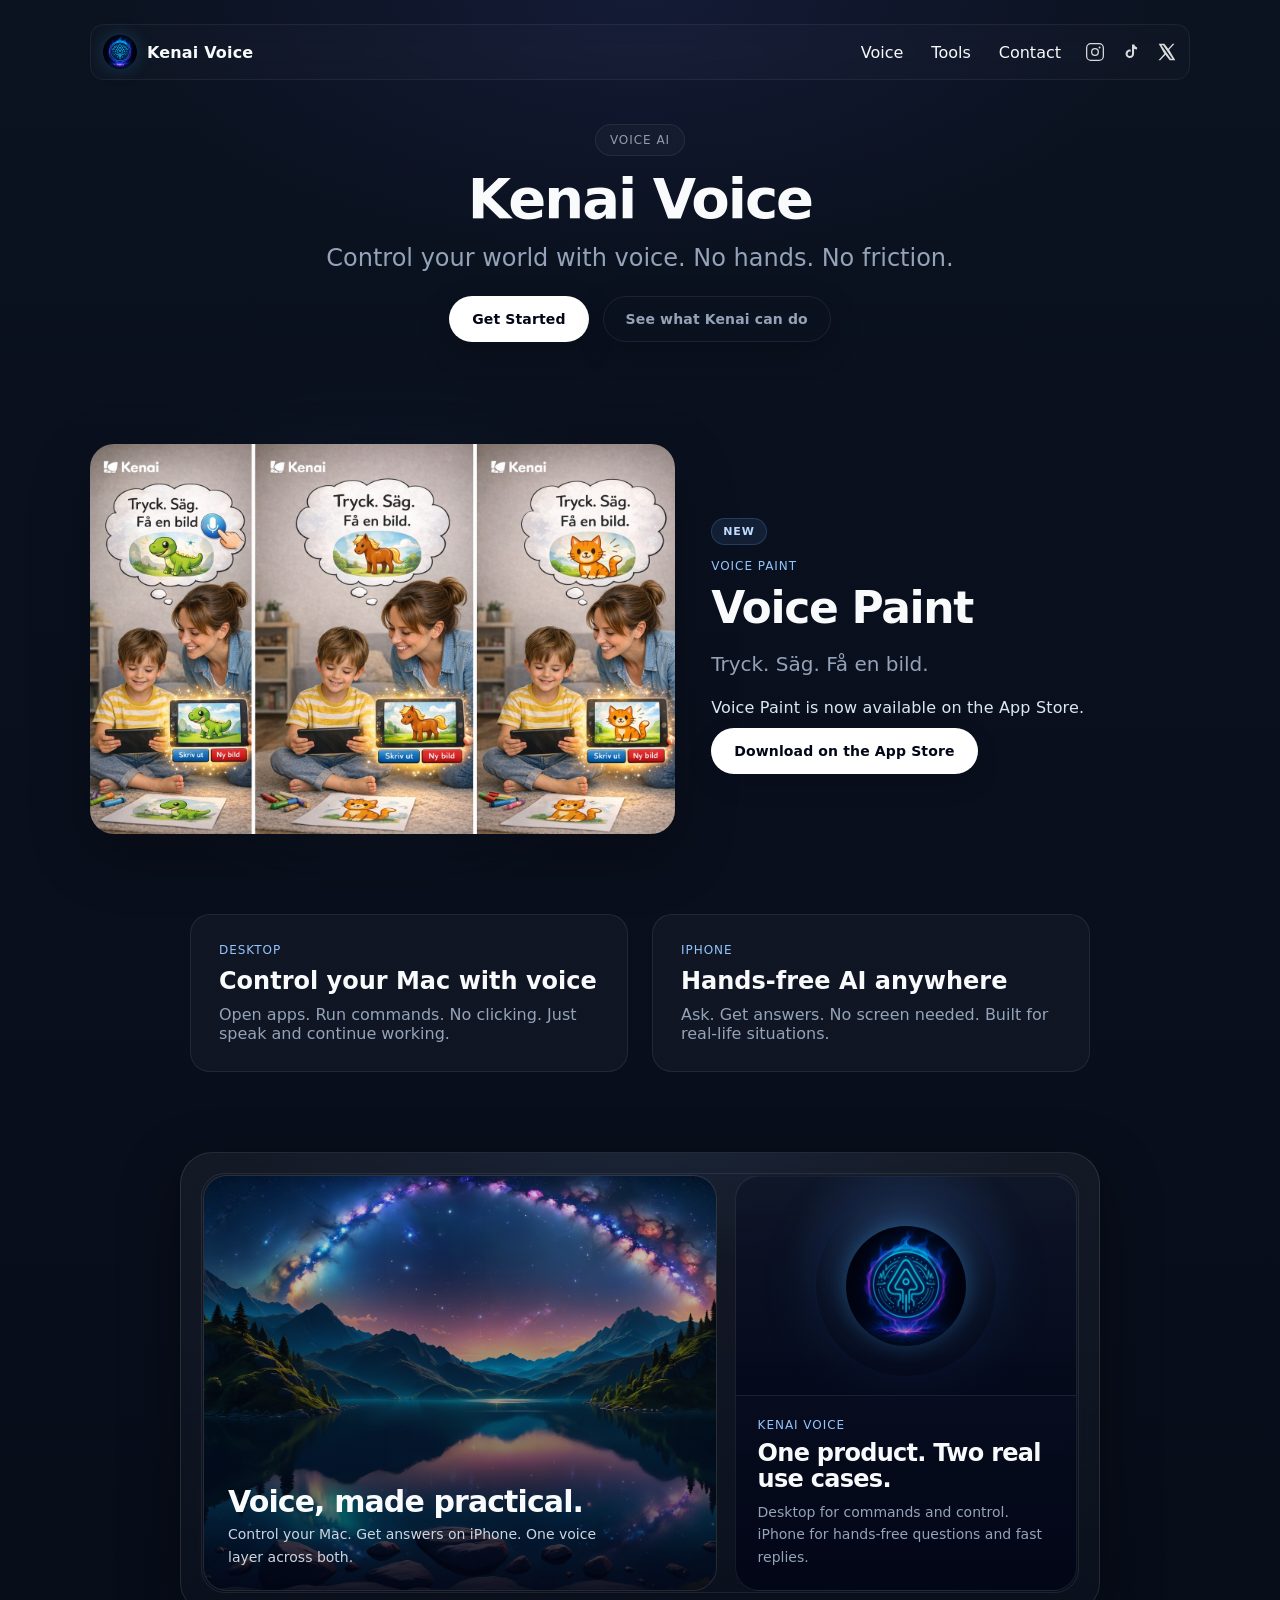
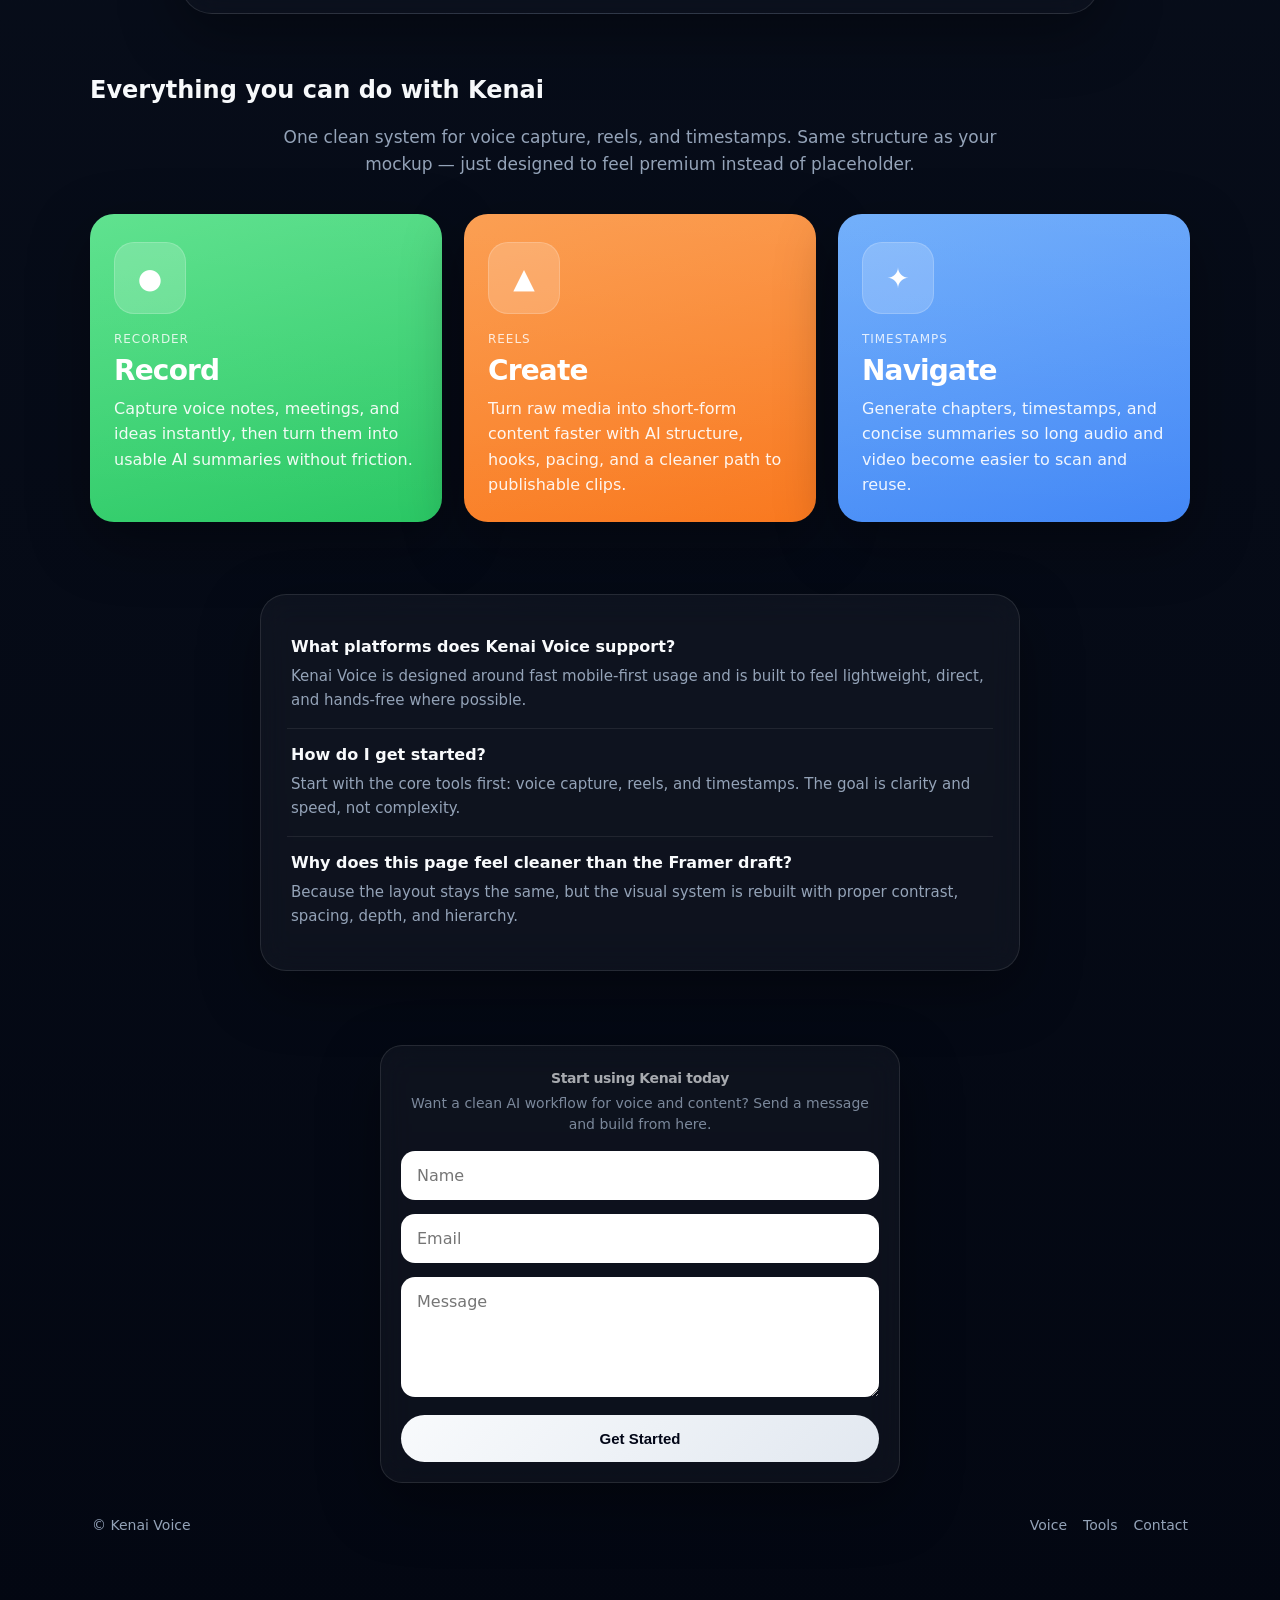
==== commit 7d24dabf: "style: refine voice paint launch copy 20260424" ====
--- a/public/index.html
+++ b/public/index.html
@@ -210,13 +210,13 @@
 
     .voice-paint-cta{
       border-radius:999px;
-      box-shadow:0 14px 34px rgba(2,6,23,.18), 0 1px 0 rgba(255,255,255,.16) inset;
+      box-shadow:0 10px 24px rgba(2,6,23,.16), 0 1px 0 rgba(255,255,255,.16) inset;
       transition:transform .18s ease, box-shadow .18s ease, opacity .16s ease;
     }
 
     .voice-paint-cta:hover{
-      transform:translateY(-1px) scale(1.02);
-      box-shadow:0 18px 38px rgba(2,6,23,.22), 0 1px 0 rgba(255,255,255,.18) inset;
+      transform:translateY(-1px) scale(1.03);
+      box-shadow:0 14px 30px rgba(2,6,23,.20), 0 1px 0 rgba(255,255,255,.18) inset;
     }
 
     .demo{
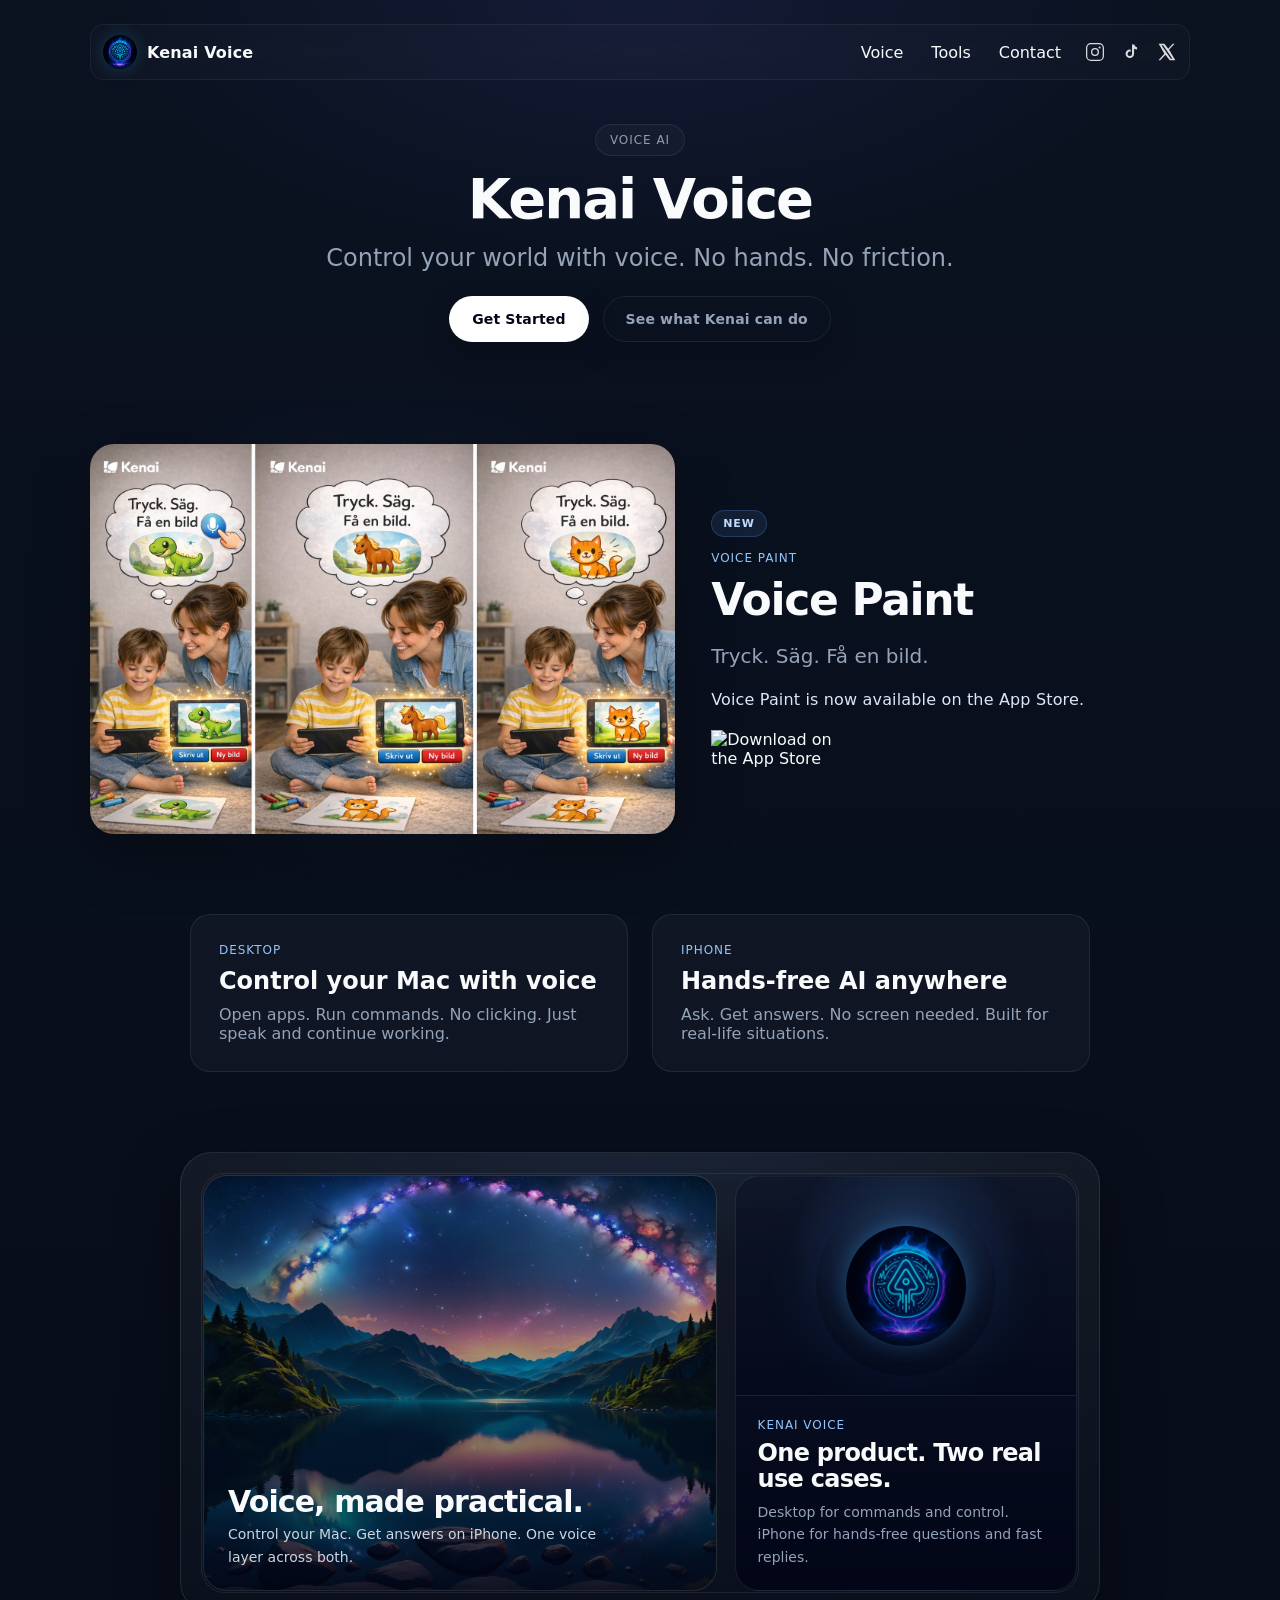
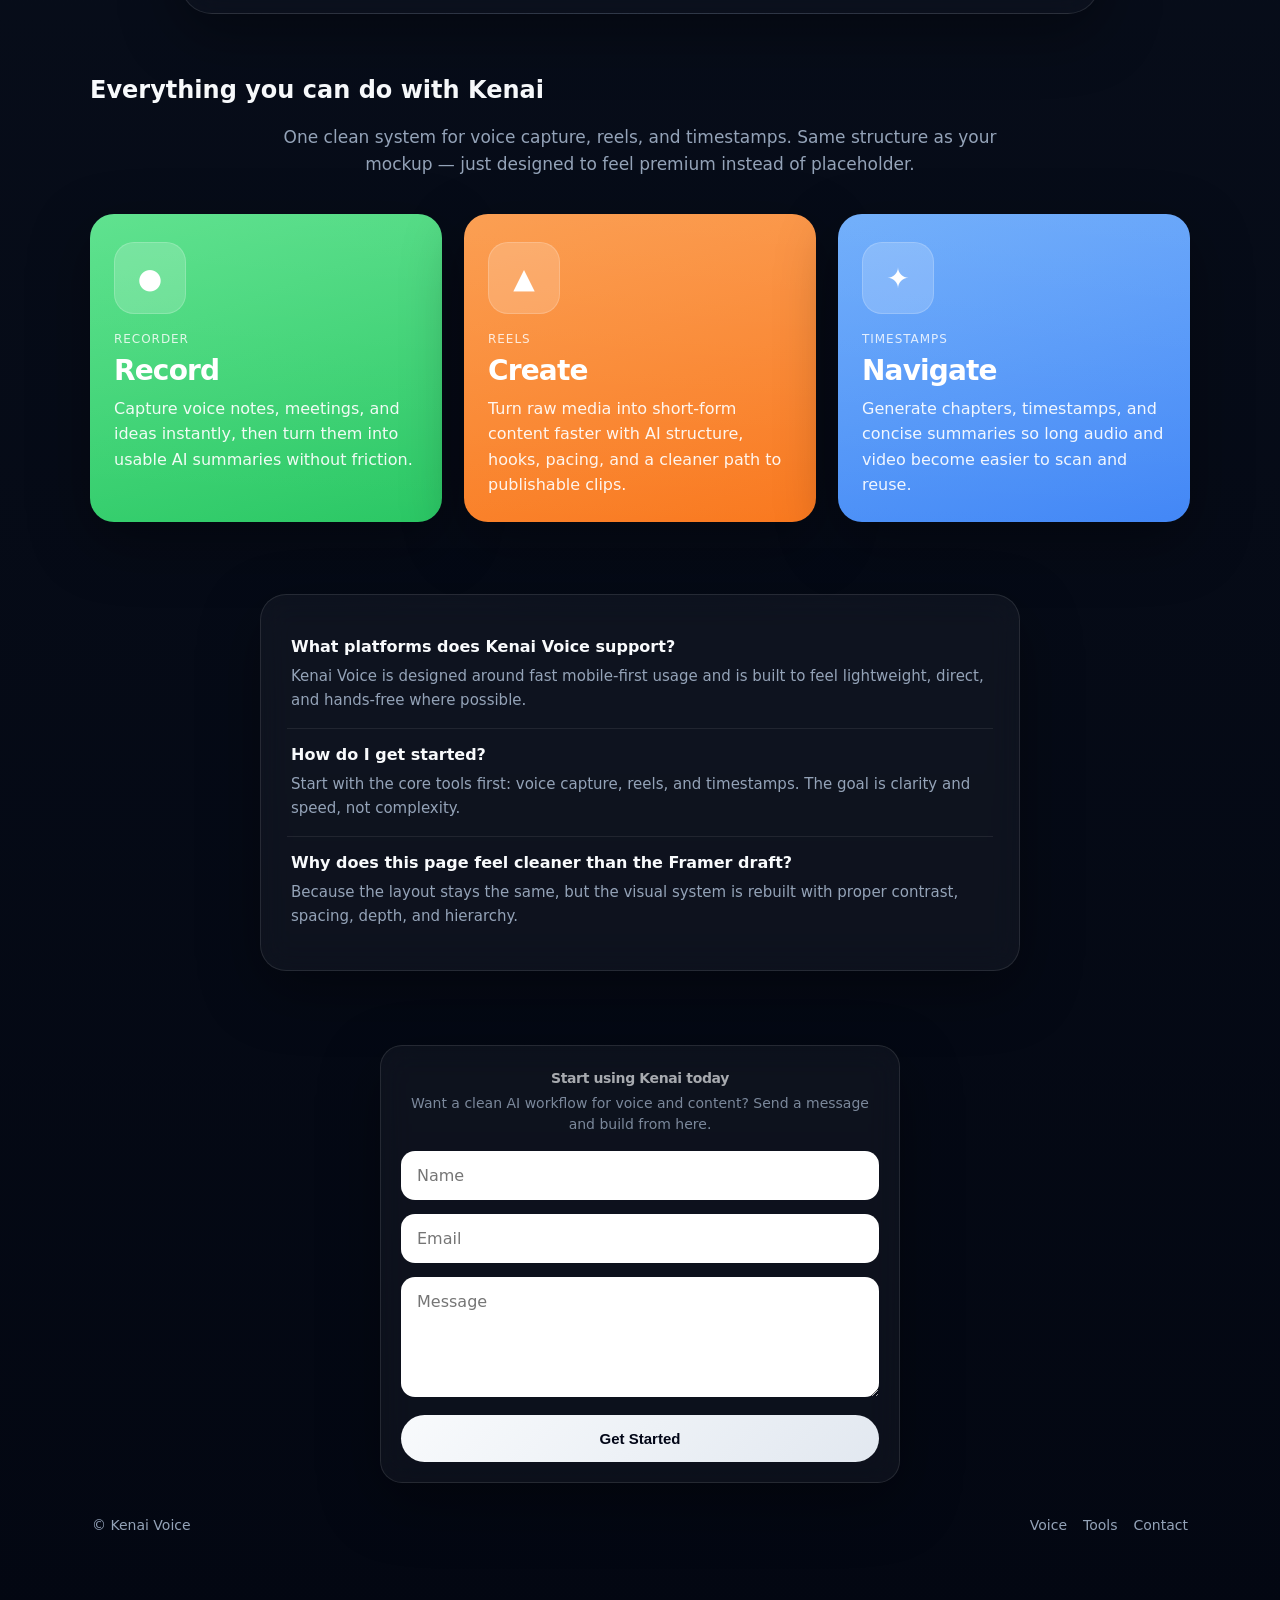
==== commit 4a992183: "feat: add official app store badge 20260424" ====
--- a/public/index.html
+++ b/public/index.html
@@ -208,15 +208,16 @@
       letter-spacing:.01em;
     }
 
-    .voice-paint-cta{
-      border-radius:999px;
-      box-shadow:0 10px 24px rgba(2,6,23,.16), 0 1px 0 rgba(255,255,255,.16) inset;
-      transition:transform .18s ease, box-shadow .18s ease, opacity .16s ease;
-    }
-
-    .voice-paint-cta:hover{
-      transform:translateY(-1px) scale(1.03);
-      box-shadow:0 14px 30px rgba(2,6,23,.20), 0 1px 0 rgba(255,255,255,.18) inset;
+    .voice-paint-badge-link{
+      display:inline-flex;
+      margin-top:18px;
+    }
+
+    .voice-paint-appstore-badge{
+      width:150px;
+      max-width:100%;
+      height:auto;
+      display:block;
     }
 
     .demo{
@@ -901,14 +902,19 @@
     <h2 class="voice-paint-title" style="font-size:44px;line-height:1.05;letter-spacing:-.03em;margin:0 0 12px;">Voice Paint</h2>
     <p style="font-size:20px;color:#94a3b8;line-height:1.5;margin:0;">Tryck. Säg. Få en bild.</p>
     <p class="voice-paint-store" style="font-size:16px;color:#cbd5e1;line-height:1.6;margin:16px 0 0;">Voice Paint is now available on the App Store.</p>
-    <div style="margin-top:20px;">
-      <a
-        class="btn btn-primary voice-paint-cta"
-        href="https://apps.apple.com/se/app/voice-paint/id6761559900"
-        target="_blank"
-        rel="noopener noreferrer"
-      >Download on the App Store</a>
-    </div>
+    <a
+      class="voice-paint-badge-link"
+      href="https://apps.apple.com/se/app/voice-paint/id6761559900"
+      target="_blank"
+      rel="noopener noreferrer"
+      aria-label="Download Voice Paint on the App Store"
+    >
+      <img
+        class="voice-paint-appstore-badge"
+        src="https://developer.apple.com/assets/elements/badges/download-on-the-app-store.svg"
+        alt="Download on the App Store"
+      />
+    </a>
   </div>
 </section>
 
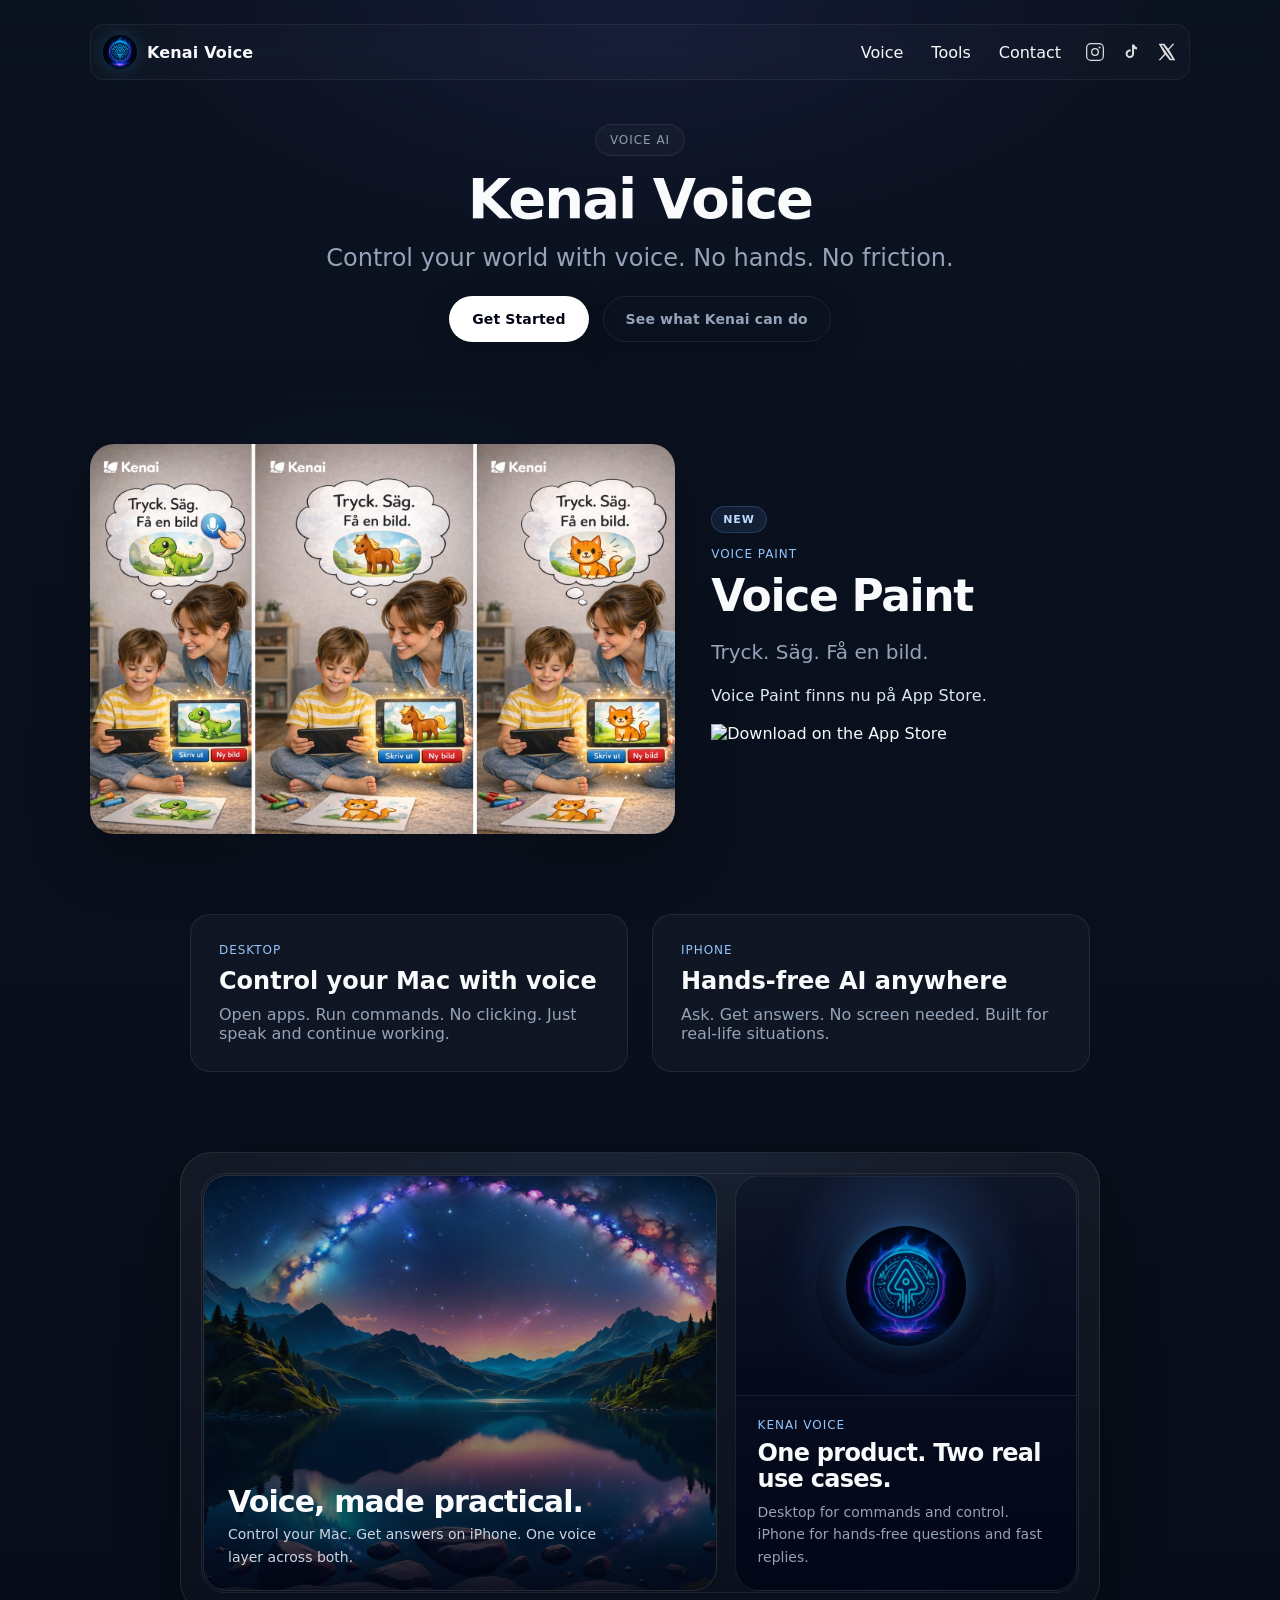
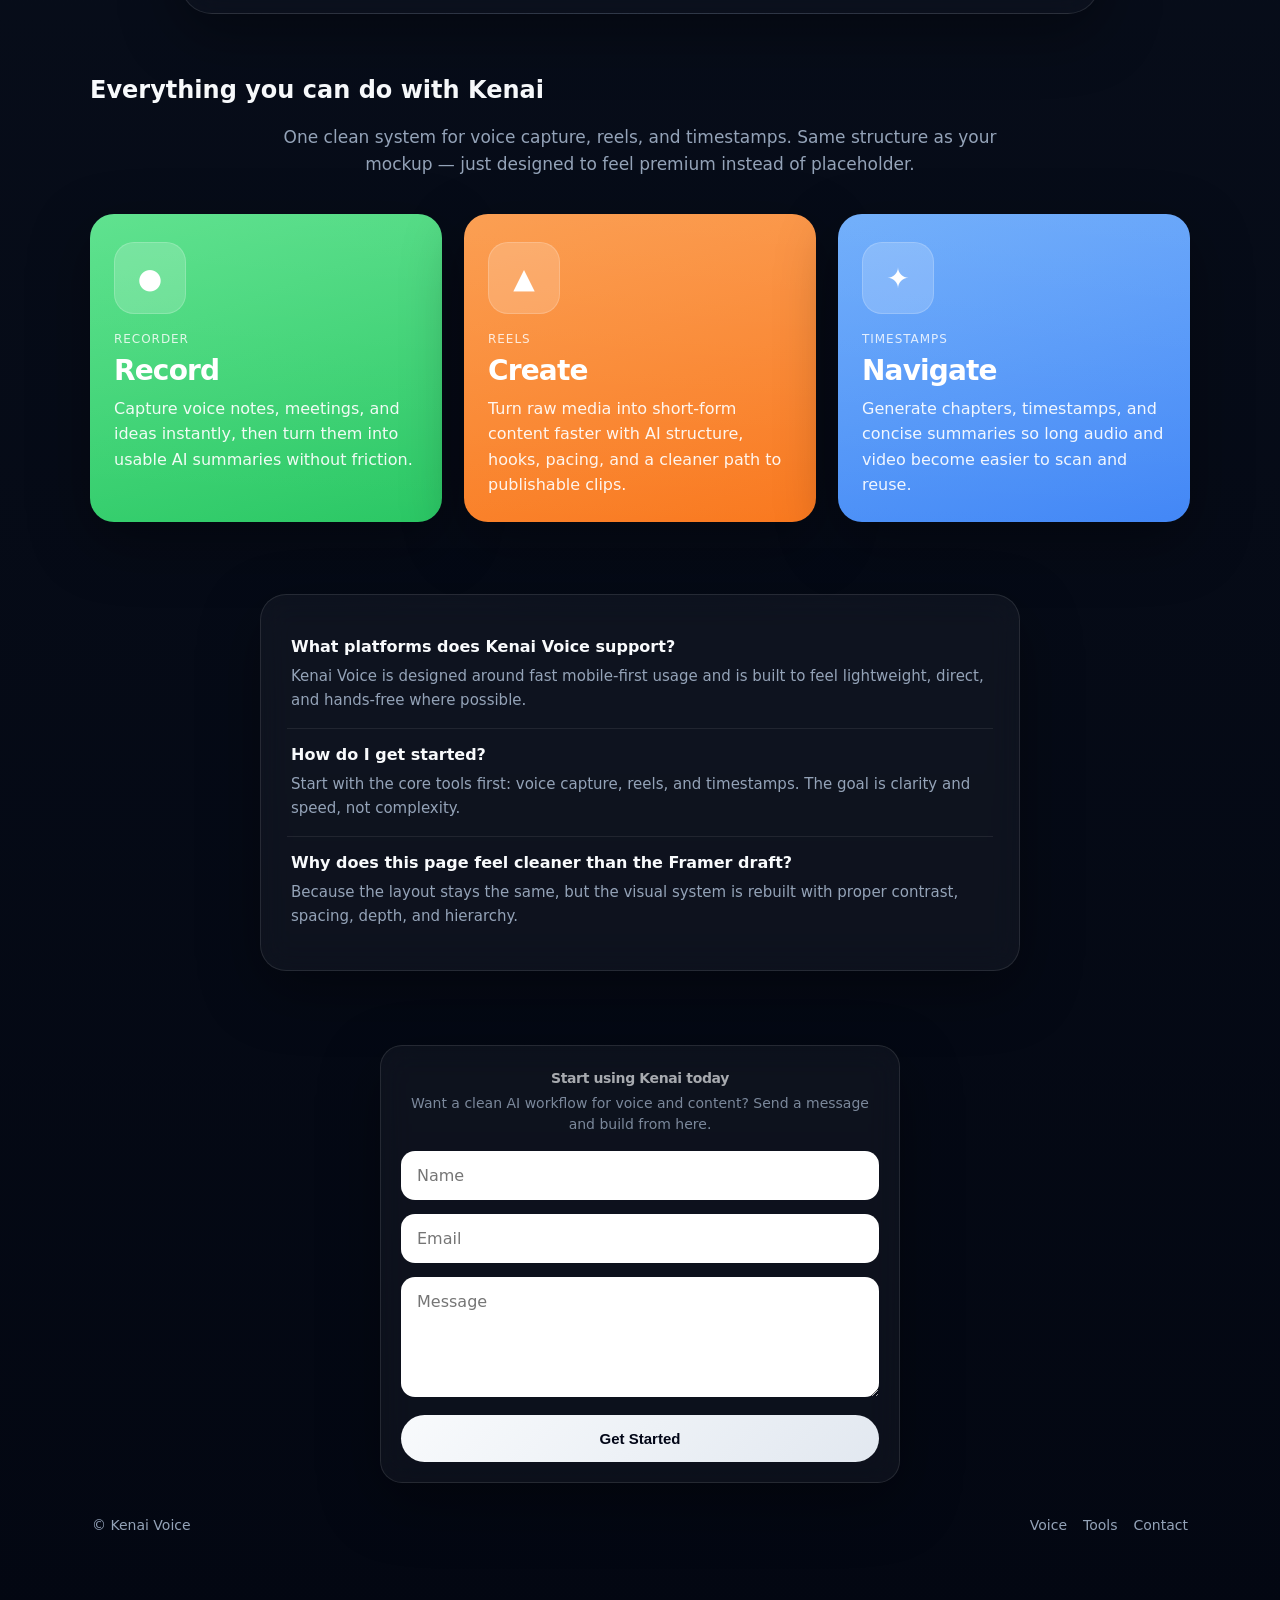
==== commit 34ae6351: "style: final polish voice paint app store badge 20260424" ====
--- a/public/index.html
+++ b/public/index.html
@@ -210,13 +210,13 @@
 
     .voice-paint-badge-link{
       display:inline-flex;
-      margin-top:18px;
+      margin-top:16px;
     }
 
     .voice-paint-appstore-badge{
-      width:150px;
+      width:auto;
       max-width:100%;
-      height:auto;
+      height:48px;
       display:block;
     }
 
@@ -837,6 +837,10 @@
 
   .voice-paint-badge {
     margin-bottom: 12px !important;
+  }
+
+  .voice-paint-appstore-badge {
+    height: 44px !important;
   }
 }
 
@@ -901,7 +905,7 @@
     <div style="font-size:12px;color:#93c5fd;letter-spacing:.08em;margin-bottom:12px;">VOICE PAINT</div>
     <h2 class="voice-paint-title" style="font-size:44px;line-height:1.05;letter-spacing:-.03em;margin:0 0 12px;">Voice Paint</h2>
     <p style="font-size:20px;color:#94a3b8;line-height:1.5;margin:0;">Tryck. Säg. Få en bild.</p>
-    <p class="voice-paint-store" style="font-size:16px;color:#cbd5e1;line-height:1.6;margin:16px 0 0;">Voice Paint is now available on the App Store.</p>
+    <p class="voice-paint-store" style="font-size:16px;color:#cbd5e1;line-height:1.6;margin:16px 0 0;">Voice Paint finns nu på App Store.</p>
     <a
       class="voice-paint-badge-link"
       href="https://apps.apple.com/se/app/voice-paint/id6761559900"
